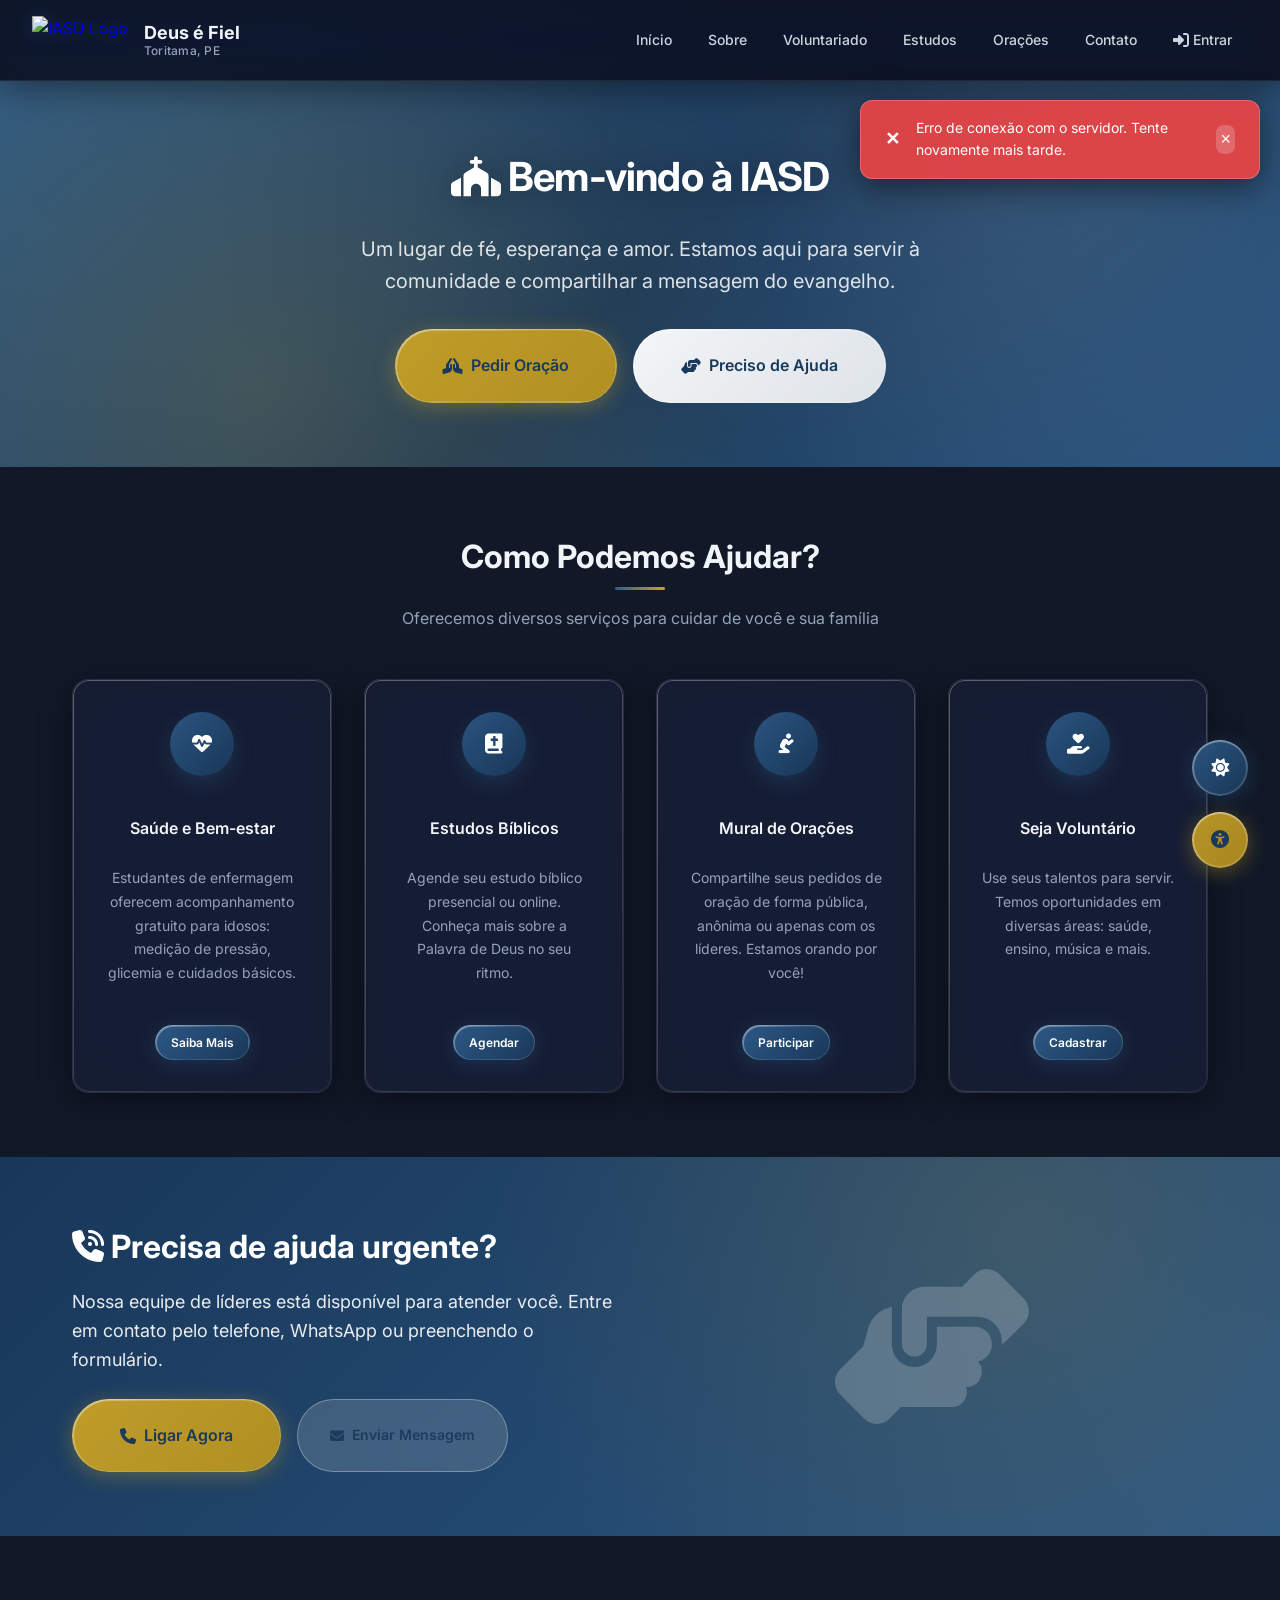
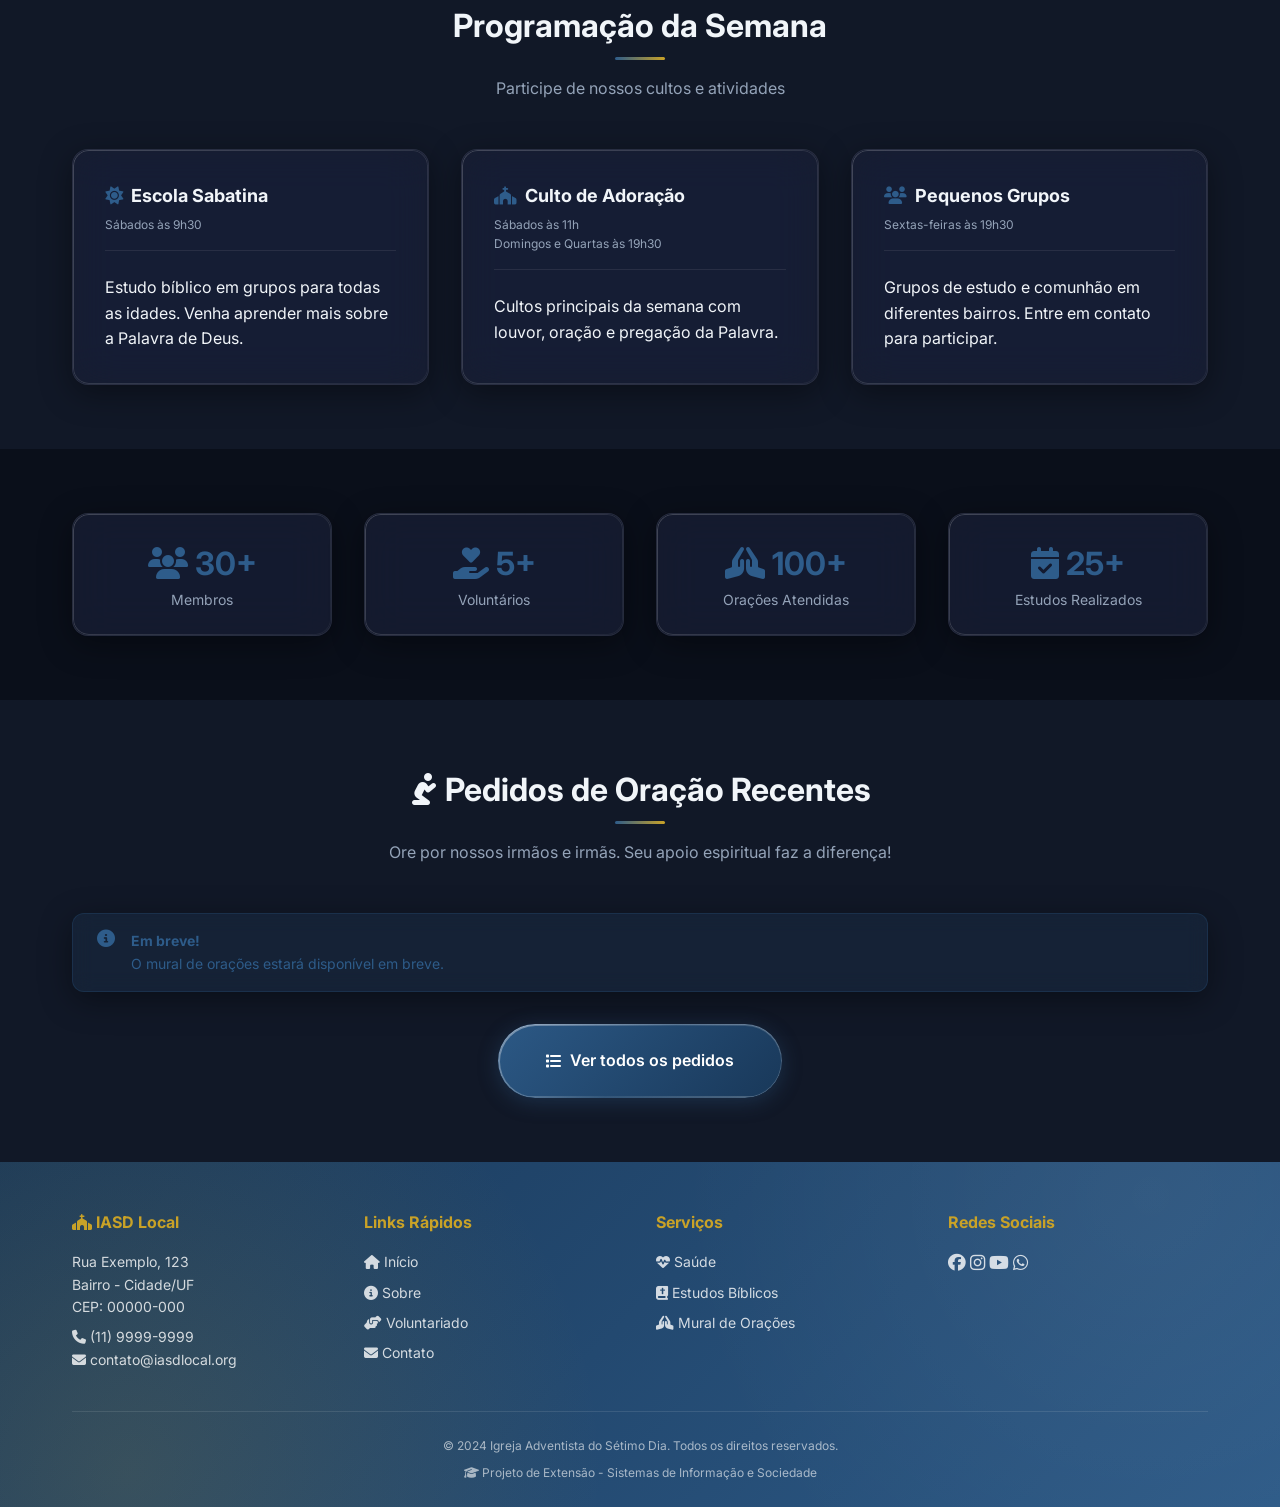
==== index.html @ 7fea914c "atualização do logo e favicon para o padrão da IASD, além de ajustes no layout para melhor responsiv" ====
<!DOCTYPE html>
<html lang="pt-BR">
<head>
    <meta charset="UTF-8">
    <meta name="viewport" content="width=device-width, initial-scale=1.0">
    <meta name="description" content="Igreja Adventista do Sétimo Dia - Projeto de Extensão Universitária. Serviço à comunidade, voluntariado, estudos bíblicos e mural de orações.">
    <title>IASD - Boas Vindas | Igreja Adventista do Sétimo Dia</title>
    
    <!-- Favicon -->
    <link rel="icon" type="image/png" href="https://static.wikia.nocookie.net/logopedia/images/7/72/IASD_%281997%29.png">
    
    <!-- Google Fonts -->
    <link rel="preconnect" href="https://fonts.googleapis.com">
    <link rel="preconnect" href="https://fonts.gstatic.com" crossorigin>
    <link href="https://fonts.googleapis.com/css2?family=Inter:wght@400;500;600;700&display=swap" rel="stylesheet">
    
    <!-- CSS -->
    <link rel="stylesheet" href="css/style.css">
    <link rel="stylesheet" href="css/components.css">
    
    <!-- Font Awesome -->
    <link rel="stylesheet" href="https://cdnjs.cloudflare.com/ajax/libs/font-awesome/6.4.0/css/all.min.css">
    
    <!-- Supabase -->
    <script src="https://cdn.jsdelivr.net/npm/@supabase/supabase-js@2/dist/umd/supabase.min.js"></script>
</head>
<body>
    <!-- BOTÕES FLUTUANTES -->
    <div class="floating-buttons">
        <button class="floating-btn theme-toggle" id="themeToggle" onclick="toggleThemeManual()" data-tooltip="Alternar Tema">
            <i class="fas fa-moon"></i>
            <i class="fas fa-sun"></i>
        </button>
        <button class="floating-btn accessibility-toggle" id="accessibilityToggle" onclick="toggleAccessibility()" data-tooltip="Modo Acessibilidade">
            <i class="fas fa-universal-access"></i>
        </button>
    </div>

    <!-- NAVEGAÇÃO -->
    <nav class="navbar" role="navigation" aria-label="Navegação principal">
        <div class="navbar-container">
            <a href="index.html" class="navbar-brand">
                <img src="https://downloads.adventistas.org/pt/wp-content/themes/pa-theme-sedes/assets/sedes/pt/default.svg" alt="IASD Logo" class="navbar-logo" style="height: 48px; width: auto;">
                <div class="navbar-title">Deus é Fiel<span>Toritama, PE</span></div>
            </a>
            
            <button class="navbar-toggle" onclick="toggleMenu()"><i class="fas fa-bars"></i></button>
            
            <ul class="navbar-nav" id="navbarNav">
                <li><a href="index.html" class="nav-link">Início</a></li>
                <li><a href="sobre.html" class="nav-link">Sobre</a></li>
                <li><a href="voluntariado.html" class="nav-link">Voluntariado</a></li>
                <li><a href="agendamento.html" class="nav-link">Estudos</a></li>
                <li><a href="oracoes.html" class="nav-link">Orações</a></li>
                <li><a href="contato.html" class="nav-link">Contato</a></li>
                <li id="nav-login"><a href="login.html" class="nav-link"><i class="fas fa-sign-in-alt"></i> Entrar</a></li>
                <li id="nav-user" style="display: none;">
                    <a href="#" class="nav-link" onclick="signOut()"><i class="fas fa-sign-out-alt"></i> Sair</a>
                </li>
            </ul>
        </div>
    </nav>

    <!-- HERO SECTION -->
    <header class="hero">
        <div class="hero-content">
            <h1 class="hero-title">
                <i class="fas fa-church"></i>
                Bem-vindo à IASD
            </h1>
            <p class="hero-subtitle">
                Um lugar de fé, esperança e amor. Estamos aqui para servir à comunidade 
                e compartilhar a mensagem do evangelho.
            </p>
            
            <!-- BOTÕES DE AÇÃO RÁPIDA -->
            <div class="hero-actions">
                <a href="oracoes.html#novo-pedido" class="btn btn-accent btn-lg">
                    <i class="fas fa-praying-hands"></i>
                    Pedir Oração
                </a>
                <a href="contato.html#ajuda" class="btn btn-lg" style="background: linear-gradient(135deg, rgba(255,255,255,0.95), rgba(255,255,255,0.85)); color: var(--iasd-secondary);">
                    <i class="fas fa-hands-helping"></i>
                    Preciso de Ajuda
                </a>
            </div>
        </div>
    </header>

    <!-- SEÇÃO DE RECURSOS -->
    <section class="section section-alt">
        <div class="container">
            <div class="section-header">
                <h2 class="section-title">Como Podemos Ajudar?</h2>
                <p class="section-subtitle">
                    Oferecemos diversos serviços para cuidar de você e sua família
                </p>
            </div>
            
            <div class="grid grid-4">
                <!-- Card 1: Voluntariado de Saúde -->
                <div class="feature-card">
                    <div class="feature-icon">
                        <i class="fas fa-heartbeat"></i>
                    </div>
                    <h3 class="feature-title">Saúde e Bem-estar</h3>
                    <p class="feature-description">
                        Estudantes de enfermagem oferecem acompanhamento gratuito 
                        para idosos: medição de pressão, glicemia e cuidados básicos.
                    </p>
                    <a href="voluntariado.html#saude" class="btn btn-primary btn-sm">
                        Saiba Mais
                    </a>
                </div>
                
                <!-- Card 2: Estudos Bíblicos -->
                <div class="feature-card">
                    <div class="feature-icon">
                        <i class="fas fa-book-bible"></i>
                    </div>
                    <h3 class="feature-title">Estudos Bíblicos</h3>
                    <p class="feature-description">
                        Agende seu estudo bíblico presencial ou online. 
                        Conheça mais sobre a Palavra de Deus no seu ritmo.
                    </p>
                    <a href="agendamento.html" class="btn btn-primary btn-sm">
                        Agendar
                    </a>
                </div>
                
                <!-- Card 3: Mural de Orações -->
                <div class="feature-card">
                    <div class="feature-icon">
                        <i class="fas fa-pray"></i>
                    </div>
                    <h3 class="feature-title">Mural de Orações</h3>
                    <p class="feature-description">
                        Compartilhe seus pedidos de oração de forma pública, 
                        anônima ou apenas com os líderes. Estamos orando por você!
                    </p>
                    <a href="oracoes.html" class="btn btn-primary btn-sm">
                        Participar
                    </a>
                </div>
                
                <!-- Card 4: Voluntariado -->
                <div class="feature-card">
                    <div class="feature-icon">
                        <i class="fas fa-hand-holding-heart"></i>
                    </div>
                    <h3 class="feature-title">Seja Voluntário</h3>
                    <p class="feature-description">
                        Use seus talentos para servir. Temos oportunidades 
                        em diversas áreas: saúde, ensino, música e mais.
                    </p>
                    <a href="voluntariado.html#cadastro" class="btn btn-primary btn-sm">
                        Cadastrar
                    </a>
                </div>
            </div>
        </div>
    </section>

    <!-- SEÇÃO DE DESTAQUE: AJUDA RÁPIDA -->
    <section class="section" style="background: linear-gradient(135deg, rgba(var(--iasd-secondary-rgb), 0.95) 0%, rgba(var(--iasd-primary-rgb), 0.95) 100%); position: relative; overflow: hidden;">
        <div style="position: absolute; inset: 0; background: radial-gradient(circle at 80% 20%, rgba(var(--iasd-accent-rgb), 0.15) 0%, transparent 50%);"></div>
        <div class="container" style="position: relative; z-index: 1;">
            <div class="grid grid-2" style="align-items: center;">
                <div>
                    <h2 style="color: white; font-size: var(--font-size-3xl); margin-bottom: var(--spacing-md);">
                        <i class="fas fa-phone-volume"></i>
                        Precisa de ajuda urgente?
                    </h2>
                    <p style="color: rgba(255,255,255,0.9); font-size: var(--font-size-lg); margin-bottom: var(--spacing-lg);">
                        Nossa equipe de líderes está disponível para atender você. 
                        Entre em contato pelo telefone, WhatsApp ou preenchendo o formulário.
                    </p>
                    <div style="display: flex; flex-wrap: wrap; gap: var(--spacing-md);">
                        <a href="tel:+5511999999999" class="btn btn-accent btn-lg">
                            <i class="fas fa-phone"></i>
                            Ligar Agora
                        </a>
                        <a href="contato.html" class="glass-btn btn-lg" style="color: rgba(var(--iasd-secondary-rgb), 0.95); border-color: rgba(255,255,255,0.3);">
                            <i class="fas fa-envelope"></i>
                            Enviar Mensagem
                        </a>
                    </div>
                </div>
                <div class="text-center">
                    <i class="fas fa-hands-helping" style="font-size: 10rem; opacity: 0.2; color: white;"></i>
                </div>
            </div>
        </div>
    </section>

    <!-- SEÇÃO: PRÓXIMOS EVENTOS -->
    <section class="section section-alt">
        <div class="container">
            <div class="section-header">
                <h2 class="section-title">Programação da Semana</h2>
                <p class="section-subtitle">
                    Participe de nossos cultos e atividades
                </p>
            </div>
            
            <div class="grid grid-3">
                <div class="card">
                    <div class="card-header">
                        <h3 class="card-title">
                            <i class="fas fa-sun text-primary"></i>
                            Escola Sabatina
                        </h3>
                        <p class="card-subtitle">Sábados às 9h30</p>
                    </div>
                    <p>Estudo bíblico em grupos para todas as idades. Venha aprender mais sobre a Palavra de Deus.</p>
                </div>
                
                <div class="card">
                    <div class="card-header">
                        <h3 class="card-title">
                            <i class="fas fa-church text-primary"></i>
                            Culto de Adoração
                        </h3>
                        <p class="card-subtitle">Sábados às 11h <br>Domingos e Quartas às 19h30</p>
                    </div>
                    <p>Cultos principais da semana com louvor, oração e pregação da Palavra.</p>
                </div>
                
                <div class="card">
                    <div class="card-header">
                        <h3 class="card-title">
                            <i class="fas fa-users text-primary"></i>
                            Pequenos Grupos
                        </h3>
                        <p class="card-subtitle">Sextas-feiras às 19h30</p>
                    </div>
                    <p>Grupos de estudo e comunhão em diferentes bairros. Entre em contato para participar.</p>
                </div>
            </div>
        </div>
    </section>

    <!-- SEÇÃO: ESTATÍSTICAS -->
    <section class="section">
        <div class="container">
            <div class="grid grid-4 text-center">
                <div class="card" style="padding: var(--spacing-lg);">
                    <div style="font-size: var(--font-size-3xl); color: var(--iasd-primary); font-weight: 700;">
                        <i class="fas fa-users"></i> 30+
                    </div>
                    <p style="color: var(--iasd-text-light); font-size: var(--font-size-sm);">Membros</p>
                </div>
                <div class="card" style="padding: var(--spacing-lg);">
                    <div style="font-size: var(--font-size-3xl); color: var(--iasd-primary); font-weight: 700;">
                        <i class="fas fa-hand-holding-heart"></i> 5+
                    </div>
                    <p style="color: var(--iasd-text-light); font-size: var(--font-size-sm);">Voluntários</p>
                </div>
                <div class="card" style="padding: var(--spacing-lg);">
                    <div style="font-size: var(--font-size-3xl); color: var(--iasd-primary); font-weight: 700;">
                        <i class="fas fa-praying-hands"></i> 100+
                    </div>
                    <p style="color: var(--iasd-text-light); font-size: var(--font-size-sm);">Orações Atendidas</p>
                </div>
                <div class="card" style="padding: var(--spacing-lg);">
                    <div style="font-size: var(--font-size-3xl); color: var(--iasd-primary); font-weight: 700;">
                        <i class="fas fa-calendar-check"></i> 25+
                    </div>
                    <p style="color: var(--iasd-text-light); font-size: var(--font-size-sm);">Estudos Realizados</p>
                </div>
            </div>
        </div>
    </section>

    <!-- SEÇÃO: PEDIDOS DE ORAÇÃO RECENTES -->
    <section class="section section-alt">
        <div class="container">
            <div class="section-header">
                <h2 class="section-title">
                    <i class="fas fa-pray"></i>
                    Pedidos de Oração Recentes
                </h2>
                <p class="section-subtitle">
                    Ore por nossos irmãos e irmãs. Seu apoio espiritual faz a diferença!
                </p>
            </div>
            
            <div id="pedidos-recentes">
                <div class="spinner-container">
                    <div class="spinner"></div>
                    <p class="spinner-text">Carregando pedidos...</p>
                </div>
            </div>
            
            <div class="text-center mt-xl">
                <a href="oracoes.html" class="btn btn-primary btn-lg">
                    <i class="fas fa-list"></i>
                    Ver todos os pedidos
                </a>
            </div>
        </div>
    </section>

    <!-- FOOTER -->
    <footer class="footer">
        <div class="container">
            <div class="footer-content">
                <div class="footer-section">
                    <h4>
                        <i class="fas fa-church"></i>
                        IASD Local
                    </h4>
                    <p>
                        Rua Exemplo, 123<br>
                        Bairro - Cidade/UF<br>
                        CEP: 00000-000
                    </p>
                    <p>
                        <i class="fas fa-phone"></i> (11) 9999-9999<br>
                        <i class="fas fa-envelope"></i> contato@iasdlocal.org
                    </p>
                </div>
                
                <div class="footer-section">
                    <h4>Links Rápidos</h4>
                    <p><a href="index.html"><i class="fas fa-home"></i> Início</a></p>
                    <p><a href="sobre.html"><i class="fas fa-info-circle"></i> Sobre</a></p>
                    <p><a href="voluntariado.html"><i class="fas fa-hands-helping"></i> Voluntariado</a></p>
                    <p><a href="contato.html"><i class="fas fa-envelope"></i> Contato</a></p>
                </div>
                
                <div class="footer-section">
                    <h4>Serviços</h4>
                    <p><a href="voluntariado.html#saude"><i class="fas fa-heartbeat"></i> Saúde</a></p>
                    <p><a href="agendamento.html"><i class="fas fa-book-bible"></i> Estudos Bíblicos</a></p>
                    <p><a href="oracoes.html"><i class="fas fa-praying-hands"></i> Mural de Orações</a></p>
                </div>
                
                <div class="footer-section">
                    <h4>Redes Sociais</h4>
                    <p>
                        <a href="#" aria-label="Facebook"><i class="fab fa-facebook fa-lg"></i></a>
                        <a href="#" aria-label="Instagram"><i class="fab fa-instagram fa-lg"></i></a>
                        <a href="#" aria-label="YouTube"><i class="fab fa-youtube fa-lg"></i></a>
                        <a href="#" aria-label="WhatsApp"><i class="fab fa-whatsapp fa-lg"></i></a>
                    </p>
                </div>
            </div>
            
            <div class="footer-bottom">
                <p>
                    &copy; 2024 Igreja Adventista do Sétimo Dia. Todos os direitos reservados.
                </p>
                <p style="margin-top: var(--spacing-sm);">
                    <i class="fas fa-graduation-cap"></i>
                    Projeto de Extensão - Sistemas de Informação e Sociedade
                </p>
            </div>
        </div>
    </footer>

    <!-- SCRIPTS -->
    <script src="js/supabase-client.js"></script>
    <script>
        // ============================================================
        // MODO NOTURNO AUTOMÁTICO - RECIFE, PE
        // ============================================================
        
        const RECIFE_LAT = -8.0476;
        
        function getSunTimes(date = new Date()) {
            const dayOfYear = Math.floor((date - new Date(date.getFullYear(), 0, 0)) / 1000 / 60 / 60 / 24);
            const declination = 23.45 * Math.sin((360 * (284 + dayOfYear) / 365) * Math.PI / 180);
            const hourAngle = Math.acos(-Math.tan(RECIFE_LAT * Math.PI / 180) * Math.tan(declination * Math.PI / 180));
            const sunriseUTC = 12 - (hourAngle * 180 / Math.PI) / 15;
            const sunsetUTC = 12 + (hourAngle * 180 / Math.PI) / 15;
            
            const sunrise = new Date(date);
            sunrise.setHours(sunriseUTC - 3, 0, 0, 0);
            
            const sunset = new Date(date);
            sunset.setHours(sunsetUTC - 3, 0, 0, 0);
            
            return { sunrise, sunset };
        }
        
        function isNightInRecife() {
            const now = new Date();
            const { sunrise, sunset } = getSunTimes(now);
            const sunriseMargin = new Date(sunrise.getTime() - 30 * 60000);
            const sunsetMargin = new Date(sunset.getTime() + 30 * 60000);
            return now < sunriseMargin || now > sunsetMargin;
        }
        
        function applyTheme(theme) {
            if (theme === 'dark') {
                document.documentElement.setAttribute('data-theme', 'dark');
            } else {
                document.documentElement.removeAttribute('data-theme');
            }
        }
        
        function checkAutoTheme() {
            const savedTheme = localStorage.getItem('theme');
            const manualOverride = localStorage.getItem('themeManualOverride');
            
            if (!manualOverride || manualOverride === 'false') {
                applyTheme(isNightInRecife() ? 'dark' : 'light');
            } else {
                applyTheme(savedTheme);
            }
        }
        
        function toggleThemeManual() {
            const currentTheme = document.documentElement.getAttribute('data-theme');
            const newTheme = currentTheme === 'dark' ? 'light' : 'dark';
            applyTheme(newTheme);
            localStorage.setItem('theme', newTheme);
            localStorage.setItem('themeManualOverride', 'true');
            showNotification(`Tema ${newTheme === 'dark' ? 'escuro' : 'claro'} ativado`, 'info');
        }
        
        // ============================================================
        // MODO ACESSIBILIDADE
        // ============================================================
        
        function toggleAccessibility() {
            const body = document.body;
            const btn = document.getElementById('accessibilityToggle');
            const isEnabled = body.classList.toggle('accessibility-mode');
            
            localStorage.setItem('accessibilityMode', isEnabled ? 'enabled' : 'disabled');
            
            if (isEnabled) {
                btn.classList.add('active');
                btn.setAttribute('data-tooltip', 'Desativar Acessibilidade');
                showNotification('Modo de acessibilidade ativado!', 'success');
            } else {
                btn.classList.remove('active');
                btn.setAttribute('data-tooltip', 'Ativar Acessibilidade');
                showNotification('Modo de acessibilidade desativado.', 'info');
            }
        }
        
        // ============================================================
        // UTILITÁRIOS
        // ============================================================
        
        function toggleMenu() {
            const nav = document.getElementById('navbarNav');
            nav.classList.toggle('active');
        }
        
        // ============================================================
        // INICIALIZAÇÃO
        // ============================================================
        
        document.addEventListener('DOMContentLoaded', () => {
            // Tema
            checkAutoTheme();
            setInterval(checkAutoTheme, 60000);
            
            // Acessibilidade
            if (localStorage.getItem('accessibilityMode') === 'enabled') {
                document.body.classList.add('accessibility-mode');
                document.getElementById('accessibilityToggle')?.classList.add('active');
            }
            
            // Carregar pedidos
            carregarPedidosRecentes();
            
            // Verificar autenticação
            checkAuth();
        });
        
        // ============================================================
        // AUTENTICAÇÃO
        // ============================================================
        
        async function checkAuth() {
            const user = await getCurrentUser();
            const loginLink = document.getElementById('nav-login');
            const userLink = document.getElementById('nav-user');
            
            if (user && loginLink && userLink) {
                loginLink.style.display = 'none';
                userLink.style.display = 'block';
            }
        }
        
        // ============================================================
        // PEDIDOS DE ORAÇÃO
        // ============================================================
        
        async function carregarPedidosRecentes() {
            const container = document.getElementById('pedidos-recentes');
            
            try {
                const resultado = await getPedidosOracaoPublicos();
                
                if (!resultado.success) {
                    container.innerHTML = `
                        <div class="alert alert-info">
                            <i class="fas fa-info-circle alert-icon"></i>
                            <div>
                                <strong>Em breve!</strong><br>
                                O mural de orações estará disponível em breve.
                            </div>
                        </div>
                    `;
                    return;
                }
                
                const pedidos = resultado.data || [];
                
                if (pedidos.length === 0) {
                    container.innerHTML = `
                        <div class="empty-state">
                            <div class="empty-state-icon">🙏</div>
                            <h3 class="empty-state-title">Nenhum pedido ainda</h3>
                            <p class="empty-state-description">
                                Seja o primeiro a compartilhar um pedido de oração!
                            </p>
                            <a href="oracoes.html#novo-pedido" class="btn btn-primary">
                                Fazer Pedido
                            </a>
                        </div>
                    `;
                    return;
                }
                
                const pedidosRecentes = pedidos.slice(0, 3);
                
                container.innerHTML = pedidosRecentes.map(pedido => `
                    <div class="oracao-card ${pedido.nivel_privacidade}">
                        <div class="oracao-header">
                            <h3 class="oracao-titulo">${pedido.titulo}</h3>
                            <div class="oracao-meta">
                                <span class="badge badge-primary">${pedido.categoria}</span>
                                <span class="oracao-autor">
                                    <i class="fas fa-user"></i>
                                    ${pedido.nome_exibicao || (pedido.perfis?.nome_completo || 'Membro')}
                                </span>
                                <span class="oracao-data">
                                    <i class="fas fa-calendar"></i>
                                    ${formatarData(pedido.created_at)}
                                </span>
                            </div>
                        </div>
                        <p class="oracao-conteudo">${truncarTexto(pedido.conteudo, 150)}</p>
                        <div class="oracao-footer">
                            <div class="oracao-contador">
                                <i class="fas fa-pray"></i>
                                <strong>${pedido.contador_oracoes || 0}</strong>
                                ${pedido.contador_oracoes === 1 ? 'pessoa orando' : 'pessoas orando'}
                            </div>
                            <a href="oracoes.html" class="btn btn-primary btn-sm">
                                <i class="fas fa-hands"></i>
                                Eu Vou Orar
                            </a>
                        </div>
                    </div>
                `).join('');
                
            } catch (error) {
                console.error('Erro ao carregar pedidos:', error);
                container.innerHTML = `
                    <div class="alert alert-info">
                        <i class="fas fa-info-circle alert-icon"></i>
                        <div>
                            <strong>Mural em manutenção</strong><br>
                            Estamos preparando o mural de orações para você.
                        </div>
                    </div>
                `;
            }
        }
    </script>
</body>
</html>
---- css/style.css ----
/* ============================================================
   IASD - DESIGN SYSTEM – PROJETO DE EXTENSAO
   Desenvolvido por Sammy, 2026
   ============================================================ */

/* ============================================================
   1. VARIÁVEIS CSS - TEMA CLARO (PADRÃO)
   ============================================================ */

:root {
    /* Cores IASD Base */
    --iasd-primary: #2E5C8A;
    --iasd-primary-rgb: 46, 92, 138;
    --iasd-secondary: #1A3A5C;
    --iasd-secondary-rgb: 26, 58, 92;
    --iasd-accent: #C9A227;
    --iasd-accent-rgb: 201, 162, 39;
    
    /* Cores de Status */
    --color-success: #10B981;
    --color-success-rgb: 16, 185, 129;
    --color-warning: #F59E0B;
    --color-warning-rgb: 245, 158, 11;
    --color-danger: #EF4444;
    --color-danger-rgb: 239, 68, 68;
    --color-info: #3B82F6;
    
    /* TEMA CLARO - Backgrounds */
    --bg-primary: #F0F4F8;
    --bg-secondary: #E8EEF4;
    --bg-tertiary: #FFFFFF;
    --bg-card: rgba(255, 255, 255, 0.65);
    --bg-glass: rgba(255, 255, 255, 0.25);
    --bg-glass-strong: rgba(255, 255, 255, 0.45);
    
    /* TEMA CLARO - Textos */
    --text-primary: #0F172A;
    --text-secondary: #334155;
    --text-muted: #64748B;
    --text-inverse: #FFFFFF;
    
    /* TEMA CLARO - Bordas */
    --border-light: rgba(255, 255, 255, 0.5);
    --border-medium: rgba(255, 255, 255, 0.3);
    --border-glow: rgba(46, 92, 138, 0.15);
    
    /* Glassmorphism */
    --glass-blur: 20px;
    --glass-saturation: 180%;
    --glass-shadow: 0 8px 32px rgba(0, 0, 0, 0.1);
    --glass-shadow-strong: 0 8px 32px rgba(0, 0, 0, 0.15);
    
    /* Tipografia */
    --font-base: 'Inter', -apple-system, BlinkMacSystemFont, 'Segoe UI', sans-serif;
    --font-size-xs: 0.75rem;
    --font-size-sm: 0.875rem;
    --font-size-base: 1rem;
    --font-size-lg: 1.125rem;
    --font-size-xl: 1.25rem;
    --font-size-2xl: 1.5rem;
    --font-size-3xl: 2rem;
    --font-size-4xl: 2.5rem;
    
    /* Espaçamento */
    --spacing-xs: 0.25rem;
    --spacing-sm: 0.5rem;
    --spacing-md: 1rem;
    --spacing-lg: 1.5rem;
    --spacing-xl: 2rem;
    --spacing-2xl: 3rem;
    --spacing-3xl: 4rem;
    
    /* Bordas */
    --radius-sm: 8px;
    --radius-md: 12px;
    --radius-lg: 16px;
    --radius-xl: 24px;
    --radius-full: 9999px;
    
    /* Transições */
    --transition-fast: 0.15s cubic-bezier(0.4, 0, 0.2, 1);
    --transition-normal: 0.3s cubic-bezier(0.4, 0, 0.2, 1);
    --transition-slow: 0.5s cubic-bezier(0.4, 0, 0.2, 1);
    
    /* Z-index */
    --z-navbar: 100;
    --z-modal: 200;
    --z-toast: 300;
    --z-floating: 400;

    /* Alias */
    --iasd-text-light: #64748B;
}

[data-theme="dark"] {
    --iasd-text-light: #94A3B8;
}

/* ============================================================
   2. TEMA ESCURO (MODO NOTURNO)
   ============================================================ */

[data-theme="dark"] {
    /* TEMA ESCURO - Backgrounds */
    --bg-primary: #0A0F1A;
    --bg-secondary: #111827;
    --bg-tertiary: #1A2035;
    --bg-card: rgba(26, 32, 53, 0.7);
    --bg-glass: rgba(26, 32, 53, 0.4);
    --bg-glass-strong: rgba(26, 32, 53, 0.6);
    
    /* TEMA ESCURO - Textos */
    --text-primary: #F1F5F9;
    --text-secondary: #CBD5E1;
    --text-muted: #94A3B8;
    --text-inverse: #0F172A;
    
    /* TEMA ESCURO - Bordas */
    --border-light: rgba(255, 255, 255, 0.08);
    --border-medium: rgba(255, 255, 255, 0.05);
    --border-glow: rgba(46, 92, 138, 0.3);
    
    /* Glassmorphism Dark */
    --glass-shadow: 0 8px 32px rgba(0, 0, 0, 0.4);
    --glass-shadow-strong: 0 8px 32px rgba(0, 0, 0, 0.5);
}

/* ============================================================
   3. MODO ACESSIBILIDADE
   ============================================================ */

body.accessibility-mode {
    --font-size-xs: 1rem;
    --font-size-sm: 1.125rem;
    --font-size-base: 1.25rem;
    --font-size-lg: 1.5rem;
    --font-size-xl: 1.875rem;
    --font-size-2xl: 2.25rem;
    --font-size-3xl: 3rem;
    --font-size-4xl: 3.75rem;
    
    --spacing-xs: 0.5rem;
    --spacing-sm: 0.75rem;
    --spacing-md: 1.25rem;
    --spacing-lg: 2rem;
    --spacing-xl: 2.5rem;
    --spacing-2xl: 3.5rem;
    --spacing-3xl: 5rem;
}

/* ============================================================
   4. RESET E BASE
   ============================================================ */

*, *::before, *::after {
    box-sizing: border-box;
    margin: 0;
    padding: 0;
}

html {
    font-size: 16px;
    scroll-behavior: smooth;
}

body {
    font-family: var(--font-base);
    font-size: var(--font-size-base);
    line-height: 1.6;
    color: var(--text-primary);
    background: var(--bg-primary);
    min-height: 100vh;
    transition: background-color var(--transition-slow), color var(--transition-slow);
    overflow-x: hidden;
}

/* Background gradiente sutil */
body::before {
    content: '';
    position: fixed;
    inset: 0;
    background: 
        radial-gradient(ellipse at 10% 20%, rgba(var(--iasd-primary-rgb), 0.08) 0%, transparent 50%),
        radial-gradient(ellipse at 90% 80%, rgba(var(--iasd-accent-rgb), 0.05) 0%, transparent 50%);
    pointer-events: none;
    z-index: -1;
}

a {
    text-decoration: none;
}

/* ============================================================
   5. BOTÕES FLUTUANTES (ACESSIBILIDADE + TEMA)
   ============================================================ */

.floating-buttons {
    position: fixed;
    bottom: 2rem;
    right: 2rem;
    display: flex;
    flex-direction: column;
    gap: var(--spacing-md);
    z-index: var(--z-floating);
}

.floating-btn {
    width: 56px;
    height: 56px;
    border-radius: var(--radius-full);
    border: none;
    cursor: pointer;
    display: flex;
    align-items: center;
    justify-content: center;
    font-size: var(--font-size-lg);
    transition: all var(--transition-normal);
    position: relative;
    backdrop-filter: blur(var(--glass-blur));
    -webkit-backdrop-filter: blur(var(--glass-blur));
}

.floating-btn::before {
    content: '';
    position: absolute;
    inset: 0;
    border-radius: var(--radius-full);
    padding: 2px;
    background: linear-gradient(135deg, rgba(255,255,255,0.4), rgba(255,255,255,0.1));
    -webkit-mask: linear-gradient(#fff 0 0) content-box, linear-gradient(#fff 0 0);
    mask: linear-gradient(#fff 0 0) content-box, linear-gradient(#fff 0 0);
    -webkit-mask-composite: xor;
    mask-composite: exclude;
}

.floating-btn:hover {
    transform: translateY(-4px) scale(1.05);
}

.floating-btn:active {
    transform: translateY(-2px) scale(0.98);
}

/* Botão de Tema */
.theme-toggle {
    background: linear-gradient(135deg, 
        rgba(var(--iasd-primary-rgb), 0.9), 
        rgba(var(--iasd-secondary-rgb), 0.9));
    color: white;
    box-shadow: 0 4px 20px rgba(var(--iasd-primary-rgb), 0.4),
                inset 0 1px 0 rgba(255,255,255,0.2);
}

.theme-toggle:hover {
    box-shadow: 0 6px 30px rgba(var(--iasd-primary-rgb), 0.5),
                inset 0 1px 0 rgba(255,255,255,0.3);
}

.theme-toggle .fa-sun {
    display: none;
}

[data-theme="dark"] .theme-toggle .fa-moon {
    display: none;
}

[data-theme="dark"] .theme-toggle .fa-sun {
    display: block;
}

/* Botão de Acessibilidade */
.accessibility-toggle {
    background: linear-gradient(135deg, 
        rgba(var(--iasd-accent-rgb), 0.9), 
        rgba(184, 148, 31, 0.9));
    color: var(--iasd-secondary);
    box-shadow: 0 4px 20px rgba(var(--iasd-accent-rgb), 0.4),
                inset 0 1px 0 rgba(255,255,255,0.3);
}

.accessibility-toggle:hover {
    box-shadow: 0 6px 30px rgba(var(--iasd-accent-rgb), 0.5),
                inset 0 1px 0 rgba(255,255,255,0.4);
}

.accessibility-toggle.active {
    background: linear-gradient(135deg, #10B981, #059669);
    color: white;
}

/* Tooltip */
.floating-btn::after {
    content: attr(data-tooltip);
    position: absolute;
    right: calc(100% + 12px);
    top: 50%;
    transform: translateY(-50%) translateX(10px);
    padding: var(--spacing-sm) var(--spacing-md);
    background: var(--bg-glass-strong);
    backdrop-filter: blur(var(--glass-blur));
    color: var(--text-primary);
    font-size: var(--font-size-xs);
    font-weight: 500;
    white-space: nowrap;
    border-radius: var(--radius-md);
    border: 1px solid var(--border-light);
    opacity: 0;
    visibility: hidden;
    transition: all var(--transition-fast);
    box-shadow: var(--glass-shadow);
}

.floating-btn:hover::after {
    opacity: 1;
    visibility: visible;
    transform: translateY(-50%) translateX(0);
}

/* ============================================================
   6. NAVEGAÇÃO GLASSMORPHISM
   ============================================================ */

.navbar {
    position: sticky;
    top: 0;
    z-index: var(--z-navbar);
    background: var(--bg-glass);
    backdrop-filter: blur(var(--glass-blur)) saturate(var(--glass-saturation));
    -webkit-backdrop-filter: blur(var(--glass-blur)) saturate(var(--glass-saturation));
    border-bottom: 1px solid var(--border-light);
    box-shadow: var(--glass-shadow);
    transition: all var(--transition-normal);
}

.navbar-container {
    display: flex;
    align-items: center;
    justify-content: space-between;
    padding: var(--spacing-md) var(--spacing-xl);
    max-width: 1400px;
    margin: 0 auto;
}

.navbar-brand {
    display: flex;
    align-items: center;
    gap: var(--spacing-md);
    text-decoration: none;
}

.navbar-logo {
    height: 48px;
    width: auto;
    filter: drop-shadow(0 2px 8px rgba(var(--iasd-primary-rgb), 0.3));
    transition: transform var(--transition-fast);
}

.navbar-brand:hover .navbar-logo {
    transform: scale(1.05);
}

.navbar-title {
    font-size: var(--font-size-lg);
    font-weight: 700;
    color: var(--text-primary);
    line-height: 1.2;
}

.navbar-title span {
    display: block;
    font-size: var(--font-size-xs);
    font-weight: 500;
    color: var(--text-muted);
    letter-spacing: 0.02em;
}

.navbar-nav {
    display: flex;
    align-items: center;
    gap: var(--spacing-xs);
    list-style: none;
}

.nav-link {
    display: flex;
    align-items: center;
    gap: var(--spacing-xs);
    padding: var(--spacing-sm) var(--spacing-md);
    font-size: var(--font-size-sm);
    font-weight: 500;
    color: var(--text-secondary);
    border-radius: var(--radius-full);
    transition: all var(--transition-fast);
    position: relative;
    overflow: hidden;
}

.nav-link::before {
    content: '';
    position: absolute;
    inset: 0;
    background: linear-gradient(135deg, 
        rgba(var(--iasd-primary-rgb), 0.1), 
        rgba(var(--iasd-primary-rgb), 0.05));
    opacity: 0;
    transition: opacity var(--transition-fast);
    border-radius: var(--radius-full);
}

.nav-link:hover,
.nav-link.active {
    color: var(--iasd-primary);
}

.nav-link:hover::before,
.nav-link.active::before {
    opacity: 1;
}

.nav-link i {
    font-size: var(--font-size-base);
}

/* Menu Mobile */
.navbar-toggle {
    display: none;
    width: 44px;
    height: 44px;
    background: var(--bg-glass-strong);
    border: 1px solid var(--border-light);
    border-radius: var(--radius-md);
    font-size: var(--font-size-lg);
    color: var(--text-primary);
    cursor: pointer;
    backdrop-filter: blur(var(--glass-blur));
    transition: all var(--transition-fast);
}

.navbar-toggle:hover {
    background: rgba(var(--iasd-primary-rgb), 0.1);
    border-color: rgba(var(--iasd-primary-rgb), 0.2);
}

@media (max-width: 992px) {
    .navbar-toggle {
        display: flex;
        align-items: center;
        justify-content: center;
    }
    
    .navbar-nav {
        position: absolute;
        top: 100%;
        left: 0;
        right: 0;
        background: var(--bg-glass-strong);
        backdrop-filter: blur(var(--glass-blur)) saturate(var(--glass-saturation));
        flex-direction: column;
        padding: var(--spacing-md);
        gap: var(--spacing-xs);
        box-shadow: var(--glass-shadow-strong);
        display: none;
        border-top: 1px solid var(--border-light);
    }
    
    .navbar-nav.active {
        display: flex;
    }
    
    .nav-link {
        width: 100%;
        padding: var(--spacing-md);
    }
}

/* ============================================================
   7. HERO SECTION GLASSMORPHISM
   ============================================================ */

.hero {
    position: relative;
    padding: var(--spacing-3xl) 0;
    text-align: center;
    overflow: hidden;
    background: linear-gradient(135deg, 
        rgba(var(--iasd-primary-rgb), 0.95) 0%, 
        rgba(var(--iasd-secondary-rgb), 0.95) 50%,
        rgba(var(--iasd-primary-rgb), 0.9) 100%);
}

.hero::before {
    content: '';
    position: absolute;
    inset: 0;
    background: 
        radial-gradient(circle at 20% 80%, rgba(var(--iasd-accent-rgb), 0.2) 0%, transparent 50%),
        radial-gradient(circle at 80% 20%, rgba(255, 255, 255, 0.1) 0%, transparent 40%);
    pointer-events: none;
}

.hero-content {
    position: relative;
    z-index: 1;
    max-width: 900px;
    margin: 0 auto;
    padding: 0 var(--spacing-lg);
}

.hero-title {
    font-size: var(--font-size-4xl);
    color: white;
    margin-bottom: var(--spacing-lg);
    text-shadow: 0 4px 30px rgba(0, 0, 0, 0.3);
    letter-spacing: -0.02em;
}

.hero-subtitle {
    font-size: var(--font-size-xl);
    color: rgba(255, 255, 255, 0.85);
    margin-bottom: var(--spacing-xl);
    max-width: 600px;
    margin-left: auto;
    margin-right: auto;
}

.hero-actions {
    display: flex;
    flex-wrap: wrap;
    justify-content: center;
    gap: var(--spacing-md);
}

/* ============================================================
   8. BOTÕES MODERNOS 2024 - GLASSMORPHISM
   ============================================================ */

.btn {
    display: inline-flex;
    align-items: center;
    justify-content: center;
    gap: var(--spacing-sm);
    padding: var(--spacing-md) var(--spacing-xl);
    font-size: var(--font-size-sm);
    font-weight: 600;
    text-decoration: none;
    border: none;
    border-radius: var(--radius-full);
    cursor: pointer;
    transition: all var(--transition-normal);
    position: relative;
    overflow: hidden;
    backdrop-filter: blur(10px);
    -webkit-backdrop-filter: blur(10px);
}

/* Efeito de brilho nos botões */
.btn::before {
    content: '';
    position: absolute;
    inset: 0;
    border-radius: var(--radius-full);
    padding: 1.5px;
    background: linear-gradient(135deg, 
        rgba(255, 255, 255, 0.5), 
        rgba(255, 255, 255, 0.1),
        rgba(255, 255, 255, 0.3));
    -webkit-mask: linear-gradient(#fff 0 0) content-box, linear-gradient(#fff 0 0);
    mask: linear-gradient(#fff 0 0) content-box, linear-gradient(#fff 0 0);
    -webkit-mask-composite: xor;
    mask-composite: exclude;
    opacity: 0.8;
}

.btn::after {
    content: '';
    position: absolute;
    top: 0;
    left: -100%;
    width: 100%;
    height: 100%;
    background: linear-gradient(90deg, 
        transparent, 
        rgba(255, 255, 255, 0.3), 
        transparent);
    transition: left 0.6s ease;
}

.btn:hover::after {
    left: 100%;
}

.btn:hover {
    transform: translateY(-3px);
}

.btn:active {
    transform: translateY(-1px);
}

/* Botão Primário */
.btn-primary {
    background: linear-gradient(135deg, 
        rgba(var(--iasd-primary-rgb), 0.95), 
        rgba(var(--iasd-secondary-rgb), 0.95));
    color: white;
    box-shadow: 
        0 4px 20px rgba(var(--iasd-primary-rgb), 0.35),
        inset 0 1px 0 rgba(255, 255, 255, 0.2);
}

.btn-primary:hover {
    box-shadow: 
        0 8px 30px rgba(var(--iasd-primary-rgb), 0.45),
        inset 0 1px 0 rgba(255, 255, 255, 0.3);
    color: white;
}

/* Botão Secundário (Glass) */
.btn-secondary {
    background: var(--bg-glass-strong);
    color: var(--text-primary);
    box-shadow: 
        var(--glass-shadow),
        inset 0 1px 0 var(--border-light);
}

.btn-secondary:hover {
    background: var(--bg-card);
    box-shadow: var(--glass-shadow-strong);
}

/* Botão Accent */
.btn-accent {
    background: linear-gradient(135deg, 
        rgba(var(--iasd-accent-rgb), 0.95), 
        rgba(184, 148, 31, 0.95));
    color: var(--iasd-secondary);
    box-shadow: 
        0 4px 20px rgba(var(--iasd-accent-rgb), 0.35),
        inset 0 1px 0 rgba(255, 255, 255, 0.3);
}

.btn-accent:hover {
    box-shadow: 
        0 8px 30px rgba(var(--iasd-accent-rgb), 0.45),
        inset 0 1px 0 rgba(255, 255, 255, 0.4);
    color: var(--iasd-secondary);
}

/* Botão Outline Glass */
.btn-outline {
    background: transparent;
    color: var(--iasd-primary);
    border: 1.5px solid rgba(var(--iasd-primary-rgb), 0.3);
}

.btn-outline::before {
    display: none;
}

.btn-outline:hover {
    background: rgba(var(--iasd-primary-rgb), 0.1);
    border-color: rgba(var(--iasd-primary-rgb), 0.5);
}

/* Tamanhos */
.btn-lg {
    padding: var(--spacing-lg) var(--spacing-2xl);
    font-size: var(--font-size-base);
}

.btn-sm {
    padding: var(--spacing-sm) var(--spacing-md);
    font-size: var(--font-size-xs);
}

/* Estado desabilitado */
.btn:disabled,
.btn.disabled {
    opacity: 0.5;
    cursor: not-allowed;
    transform: none;
}

/* ============================================================
   9. SEÇÕES
   ============================================================ */

.section {
    padding: var(--spacing-3xl) 0;
    position: relative;
}

.section-header {
    text-align: center;
    margin-bottom: var(--spacing-2xl);
}

.section-title {
    font-size: var(--font-size-3xl);
    color: var(--text-primary);
    margin-bottom: var(--spacing-sm);
    position: relative;
    display: inline-block;
}

.section-title::after {
    content: '';
    position: absolute;
    bottom: -8px;
    left: 50%;
    transform: translateX(-50%);
    width: 50px;
    height: 3px;
    background: linear-gradient(90deg, var(--iasd-primary), var(--iasd-accent));
    border-radius: var(--radius-full);
}

.section-subtitle {
    font-size: var(--font-size-base);
    color: var(--text-muted);
    max-width: 600px;
    margin: var(--spacing-md) auto 0;
}

.section-alt {
    background: var(--bg-secondary);
}

/* ============================================================
   10. CARDS GLASSMORPHISM PREMIUM
   ============================================================ */

.card {
    background: var(--bg-card);
    backdrop-filter: blur(var(--glass-blur)) saturate(var(--glass-saturation));
    -webkit-backdrop-filter: blur(var(--glass-blur)) saturate(var(--glass-saturation));
    border: 1px solid var(--border-light);
    border-radius: var(--radius-lg);
    padding: var(--spacing-xl);
    box-shadow: var(--glass-shadow);
    transition: all var(--transition-normal);
    position: relative;
    overflow: hidden;
}

/* Borda brilhante no hover */
.card::before {
    content: '';
    position: absolute;
    inset: 0;
    border-radius: var(--radius-lg);
    padding: 1px;
    background: linear-gradient(135deg, 
        rgba(255, 255, 255, 0.4), 
        rgba(255, 255, 255, 0.1));
    -webkit-mask: linear-gradient(#fff 0 0) content-box, linear-gradient(#fff 0 0);
    mask: linear-gradient(#fff 0 0) content-box, linear-gradient(#fff 0 0);
    -webkit-mask-composite: xor;
    mask-composite: exclude;
    opacity: 0.5;
    transition: opacity var(--transition-normal);
}

.card:hover {
    transform: translateY(-6px);
    box-shadow: var(--glass-shadow-strong);
}

.card:hover::before {
    opacity: 1;
}

.card-header {
    margin-bottom: var(--spacing-lg);
    padding-bottom: var(--spacing-md);
    border-bottom: 1px solid var(--border-light);
}

.card-title {
    font-size: var(--font-size-lg);
    color: var(--text-primary);
    margin-bottom: var(--spacing-xs);
}

.card-subtitle {
    font-size: var(--font-size-xs);
    color: var(--text-muted);
}

/* ============================================================
   11. FORMULÁRIOS GLASS
   ============================================================ */

.form-group {
    margin-bottom: var(--spacing-lg);
}

.form-label {
    display: block;
    font-size: var(--font-size-sm);
    font-weight: 600;
    color: var(--text-primary);
    margin-bottom: var(--spacing-sm);
}

.form-label .required {
    color: var(--color-danger);
    margin-left: 4px;
}

.form-hint {
    font-size: var(--font-size-xs);
    color: var(--text-muted);
    margin-top: var(--spacing-xs);
}

.form-input,
.form-textarea,
.form-select {
    width: 100%;
    padding: var(--spacing-md);
    font-size: var(--font-size-sm);
    font-family: inherit;
    color: var(--text-primary);
    background: var(--bg-glass);
    border: 1px solid var(--border-light);
    border-radius: var(--radius-md);
    transition: all var(--transition-fast);
    backdrop-filter: blur(5px);
}

.form-input:hover,
.form-textarea:hover,
.form-select:hover {
    background: var(--bg-glass-strong);
    border-color: rgba(var(--iasd-primary-rgb), 0.3);
}

.form-input:focus,
.form-textarea:focus,
.form-select:focus {
    background: var(--bg-tertiary);
    border-color: var(--iasd-primary);
    box-shadow: 0 0 0 3px rgba(var(--iasd-primary-rgb), 0.1);
    outline: none;
}

.form-textarea {
    min-height: 120px;
    resize: vertical;
}

.form-select {
    cursor: pointer;
    appearance: none;
    background-image: url("data:image/svg+xml,%3Csvg xmlns='http://www.w3.org/2000/svg' width='20' height='20' viewBox='0 0 24 24' fill='none' stroke='%232E5C8A' stroke-width='2' stroke-linecap='round' stroke-linejoin='round'%3E%3Cpolyline points='6 9 12 15 18 9'%3E%3C/polyline%3E%3C/svg%3E");
    background-repeat: no-repeat;
    background-position: right 0.75rem center;
    background-size: 1.25rem;
    padding-right: 2.5rem;
}

/* Checkbox e Radio */
.form-check {
    display: flex;
    align-items: flex-start;
    gap: var(--spacing-sm);
    margin-bottom: var(--spacing-md);
    cursor: pointer;
    padding: var(--spacing-sm);
    border-radius: var(--radius-md);
    transition: background var(--transition-fast);
}

.form-check:hover {
    background: var(--bg-glass);
}

.form-check-input {
    width: 18px;
    height: 18px;
    margin-top: 2px;
    cursor: pointer;
    accent-color: var(--iasd-primary);
}

.form-check-label {
    font-size: var(--font-size-sm);
    line-height: 1.5;
    color: var(--text-secondary);
}

/* ============================================================
   12. ALERTAS GLASS
   ============================================================ */

.alert {
    padding: var(--spacing-md) var(--spacing-lg);
    border-radius: var(--radius-md);
    margin-bottom: var(--spacing-lg);
    font-size: var(--font-size-sm);
    display: flex;
    align-items: flex-start;
    gap: var(--spacing-md);
    backdrop-filter: blur(10px);
    border: 1px solid;
    box-shadow: var(--glass-shadow);
}

.alert-icon {
    font-size: var(--font-size-lg);
    flex-shrink: 0;
}

.alert-success {
    background: rgba(var(--color-success-rgb), 0.15);
    border-color: rgba(var(--color-success-rgb), 0.25);
    color: #065F46;
}

[data-theme="dark"] .alert-success {
    color: #34D399;
}

.alert-warning {
    background: rgba(var(--color-warning-rgb), 0.15);
    border-color: rgba(var(--color-warning-rgb), 0.25);
    color: #92400E;
}

[data-theme="dark"] .alert-warning {
    color: #FBBF24;
}

.alert-danger {
    background: rgba(var(--color-danger-rgb), 0.15);
    border-color: rgba(var(--color-danger-rgb), 0.25);
    color: #991B1B;
}

[data-theme="dark"] .alert-danger {
    color: #F87171;
}

.alert-info {
    background: rgba(var(--iasd-primary-rgb), 0.15);
    border-color: rgba(var(--iasd-primary-rgb), 0.25);
    color: var(--iasd-primary);
}

/* ============================================================
   13. BADGES
   ============================================================ */

.badge {
    display: inline-flex;
    align-items: center;
    gap: 4px;
    padding: 0.3rem 0.7rem;
    font-size: var(--font-size-xs);
    font-weight: 600;
    border-radius: var(--radius-full);
    backdrop-filter: blur(5px);
}

.badge-primary {
    background: rgba(var(--iasd-primary-rgb), 0.15);
    color: var(--iasd-primary);
    border: 1px solid rgba(var(--iasd-primary-rgb), 0.2);
}

.badge-success {
    background: rgba(var(--color-success-rgb), 0.15);
    color: #065F46;
    border: 1px solid rgba(var(--color-success-rgb), 0.2);
}

[data-theme="dark"] .badge-success {
    color: #34D399;
}

.badge-warning {
    background: rgba(var(--color-warning-rgb), 0.15);
    color: #92400E;
    border: 1px solid rgba(var(--color-warning-rgb), 0.2);
}

[data-theme="dark"] .badge-warning {
    color: #FBBF24;
}

/* ============================================================
   14. FOOTER GLASS
   ============================================================ */

.footer {
    background: linear-gradient(135deg, 
        rgba(var(--iasd-secondary-rgb), 0.98), 
        rgba(var(--iasd-primary-rgb), 0.98));
    color: white;
    padding: var(--spacing-2xl) 0 var(--spacing-lg);
    position: relative;
    overflow: hidden;
}

.footer::before {
    content: '';
    position: absolute;
    inset: 0;
    background: 
        radial-gradient(circle at 10% 90%, rgba(var(--iasd-accent-rgb), 0.15) 0%, transparent 40%),
        radial-gradient(circle at 90% 10%, rgba(255, 255, 255, 0.05) 0%, transparent 40%);
    pointer-events: none;
}

.footer-content {
    display: grid;
    grid-template-columns: repeat(auto-fit, minmax(220px, 1fr));
    gap: var(--spacing-xl);
    margin-bottom: var(--spacing-xl);
    position: relative;
    z-index: 1;
}

.footer-section h4 {
    color: var(--iasd-accent);
    font-size: var(--font-size-base);
    margin-bottom: var(--spacing-md);
    display: flex;
    align-items: center;
    gap: var(--spacing-xs);
}

.footer-section p,
.footer-section a {
    color: rgba(255, 255, 255, 0.8);
    font-size: var(--font-size-sm);
    margin-bottom: var(--spacing-sm);
    transition: color var(--transition-fast);
}

.footer-section a:hover {
    color: var(--iasd-accent);
}

.footer-bottom {
    text-align: center;
    padding-top: var(--spacing-lg);
    border-top: 1px solid rgba(255, 255, 255, 0.1);
    font-size: var(--font-size-xs);
    color: rgba(255, 255, 255, 0.6);
    position: relative;
    z-index: 1;
}

/* ============================================================
   15. UTILITÁRIOS
   ============================================================ */

/* Espaçamento */
.mt-sm { margin-top: var(--spacing-sm); }
.mt-md { margin-top: var(--spacing-md); }
.mt-lg { margin-top: var(--spacing-lg); }
.mt-xl { margin-top: var(--spacing-xl); }

.mb-sm { margin-bottom: var(--spacing-sm); }
.mb-md { margin-bottom: var(--spacing-md); }
.mb-lg { margin-bottom: var(--spacing-lg); }
.mb-xl { margin-bottom: var(--spacing-xl); }

/* Texto */
.text-center { text-align: center; }
.text-left { text-align: left; }
.text-right { text-align: right; }

.text-primary { color: var(--iasd-primary); }
.text-secondary { color: var(--iasd-secondary); }
.text-accent { color: var(--iasd-accent); }
.text-muted { color: var(--text-muted); }

.font-bold { font-weight: 700; }
.font-semibold { font-weight: 600; }

/* Loading */
.loading {
    display: inline-block;
    width: 20px;
    height: 20px;
    border: 2px solid rgba(255, 255, 255, 0.3);
    border-top-color: white;
    border-radius: 50%;
    animation: spin 0.8s linear infinite;
}

@keyframes spin {
    to { transform: rotate(360deg); }
}

/* ============================================================
   16. ANIMAÇÕES
   ============================================================ */

@keyframes fadeIn {
    from { opacity: 0; transform: translateY(20px); }
    to { opacity: 1; transform: translateY(0); }
}

@keyframes slideInRight {
    from { opacity: 0; transform: translateX(30px); }
    to { opacity: 1; transform: translateX(0); }
}

@keyframes pulse {
    0%, 100% { opacity: 1; }
    50% { opacity: 0.7; }
}

.fade-in {
    animation: fadeIn 0.5s ease;
}

/* ============================================================
   17. SCROLLBAR E SELEÇÃO
   ============================================================ */

::-webkit-scrollbar {
    width: 8px;
    height: 8px;
}

::-webkit-scrollbar-track {
    background: var(--bg-secondary);
    border-radius: var(--radius-full);
}

::-webkit-scrollbar-thumb {
    background: linear-gradient(180deg, var(--iasd-primary), var(--iasd-secondary));
    border-radius: var(--radius-full);
}

::-webkit-scrollbar-thumb:hover {
    background: var(--iasd-secondary);
}

::selection {
    background: rgba(var(--iasd-primary-rgb), 0.3);
    color: var(--text-primary);
}

/* ============================================================
   18. RESPONSIVIDADE
   ============================================================ */

@media (max-width: 768px) {
    .floating-buttons {
        bottom: 1rem;
        right: 1rem;
        gap: var(--spacing-sm);
    }
    
    .floating-btn {
        width: 48px;
        height: 48px;
        font-size: var(--font-size-base);
    }
    
    .floating-btn::after {
        display: none;
    }
    
    .hero {
        padding: var(--spacing-2xl) 0;
    }
    
    .section {
        padding: var(--spacing-2xl) 0;
    }
    
    .card {
        padding: var(--spacing-lg);
    }
    
    .navbar-container {
        padding: var(--spacing-sm) var(--spacing-md);
    }
}

/* ============================================================
   19. CONTAINER E LAYOUT GRID
   ============================================================ */

.container {
    width: 100%;
    max-width: 1200px;
    margin: 0 auto;
    padding: 0 var(--spacing-xl);
}

.container-narrow {
    width: 100%;
    max-width: 800px;
    margin: 0 auto;
    padding: 0 var(--spacing-xl);
}

/* Grids responsivos */
.grid {
    display: grid;
    gap: var(--spacing-xl);
}

.grid-2 {
    grid-template-columns: repeat(2, 1fr);
}

.grid-3 {
    grid-template-columns: repeat(3, 1fr);
}

.grid-4 {
    grid-template-columns: repeat(4, 1fr);
}

@media (max-width: 1100px) {
    .grid-4 {
        grid-template-columns: repeat(2, 1fr);
    }
}

@media (max-width: 900px) {
    .grid-3 {
        grid-template-columns: repeat(2, 1fr);
    }
}

@media (max-width: 700px) {
    .grid-2,
    .grid-3,
    .grid-4 {
        grid-template-columns: 1fr;
    }
}

/* ============================================================
   20. FEATURE CARDS (CARDS DE RECURSOS DA HOMEPAGE)
   ============================================================ */

.feature-card {
    background: var(--bg-card);
    backdrop-filter: blur(var(--glass-blur)) saturate(var(--glass-saturation));
    -webkit-backdrop-filter: blur(var(--glass-blur)) saturate(var(--glass-saturation));
    border: 1px solid var(--border-light);
    border-radius: var(--radius-lg);
    padding: var(--spacing-xl);
    box-shadow: var(--glass-shadow);
    transition: all var(--transition-normal);
    display: flex;
    flex-direction: column;
    align-items: center;
    text-align: center;
    gap: var(--spacing-md);
    position: relative;
    overflow: hidden;
}

.feature-card::before {
    content: '';
    position: absolute;
    inset: 0;
    border-radius: var(--radius-lg);
    padding: 1px;
    background: linear-gradient(135deg, rgba(255,255,255,0.4), rgba(255,255,255,0.05));
    -webkit-mask: linear-gradient(#fff 0 0) content-box, linear-gradient(#fff 0 0);
    mask: linear-gradient(#fff 0 0) content-box, linear-gradient(#fff 0 0);
    -webkit-mask-composite: xor;
    mask-composite: exclude;
    opacity: 0.5;
    transition: opacity var(--transition-normal);
}

.feature-card:hover {
    transform: translateY(-6px);
    box-shadow: var(--glass-shadow-strong);
}

.feature-card:hover::before {
    opacity: 1;
}

.feature-icon {
    width: 64px;
    height: 64px;
    border-radius: var(--radius-full);
    background: linear-gradient(135deg,
        rgba(var(--iasd-primary-rgb), 0.9),
        rgba(var(--iasd-secondary-rgb), 0.9));
    display: flex;
    align-items: center;
    justify-content: center;
    font-size: var(--font-size-xl);
    color: white;
    box-shadow: 0 4px 20px rgba(var(--iasd-primary-rgb), 0.35);
    flex-shrink: 0;
}

.feature-title {
    font-size: var(--font-size-lg);
    font-weight: 700;
    color: var(--iasd-primary);
    margin: 0;
}

.feature-description {
    font-size: var(--font-size-sm);
    color: var(--text-secondary);
    line-height: 1.7;
    flex: 1;
    margin: 0;
}

/* Card title flex fix */
.card-title {
    display: flex;
    align-items: center;
    gap: var(--spacing-sm);
}

/* ============================================================
   21. GLASS BUTTON (variant usada em index)
   ============================================================ */

.glass-btn {
    display: inline-flex;
    align-items: center;
    justify-content: center;
    gap: var(--spacing-sm);
    padding: var(--spacing-md) var(--spacing-xl);
    font-size: var(--font-size-sm);
    font-weight: 600;
    text-decoration: none;
    border: 1.5px solid rgba(255, 255, 255, 0.4);
    border-radius: var(--radius-full);
    cursor: pointer;
    background: rgba(255, 255, 255, 0.15);
    backdrop-filter: blur(10px);
    color: white;
    transition: all var(--transition-normal);
}

.glass-btn:hover {
    background: rgba(255, 255, 255, 0.25);
    transform: translateY(-3px);
    color: white;
}

/* ============================================================
   22. IASD TEXT LIGHT (alias para text-muted)
   ============================================================ */

.iasd-text-light,
[style*="--iasd-text-light"] {
    color: var(--text-muted);
}
---- css/components.css ----
/* ============================================================
   COMPONENTES GLASSMORPHISM PREMIUM - IASD 2024
   ============================================================ */

/* ============================================================
   1. NOTIFICAÇÕES (TOAST) GLASS
   ============================================================ */

.notification {
    position: fixed;
    top: 100px;
    right: 20px;
    max-width: 400px;
    padding: var(--spacing-md) var(--spacing-lg);
    border-radius: var(--radius-md);
    backdrop-filter: blur(var(--glass-blur));
    -webkit-backdrop-filter: blur(var(--glass-blur));
    display: flex;
    align-items: center;
    gap: var(--spacing-md);
    z-index: var(--z-toast);
    animation: slideInRight 0.3s ease;
    border: 1px solid;
    box-shadow: var(--glass-shadow-strong);
}

.notification-success {
    background: rgba(var(--color-success-rgb), 0.9);
    border-color: rgba(255, 255, 255, 0.2);
    color: white;
}

.notification-error {
    background: rgba(var(--color-danger-rgb), 0.9);
    border-color: rgba(255, 255, 255, 0.2);
    color: white;
}

.notification-warning {
    background: rgba(var(--color-warning-rgb), 0.9);
    border-color: rgba(255, 255, 255, 0.2);
    color: #1F2937;
}

.notification-info {
    background: rgba(var(--iasd-primary-rgb), 0.9);
    border-color: rgba(255, 255, 255, 0.2);
    color: white;
}

.notification-icon {
    font-size: var(--font-size-lg);
    font-weight: bold;
    flex-shrink: 0;
}

.notification-message {
    flex: 1;
    font-size: var(--font-size-sm);
}

.notification-close {
    background: rgba(255, 255, 255, 0.2);
    border: none;
    font-size: var(--font-size-lg);
    cursor: pointer;
    padding: var(--spacing-xs);
    border-radius: var(--radius-sm);
    color: inherit;
    transition: background var(--transition-fast);
}

.notification-close:hover {
    background: rgba(255, 255, 255, 0.3);
}

/* ============================================================
   2. CARDS DE PEDIDOS DE ORAÇÃO - GLASS PREMIUM
   ============================================================ */

.oracao-card {
    background: var(--bg-card);
    backdrop-filter: blur(var(--glass-blur)) saturate(var(--glass-saturation));
    -webkit-backdrop-filter: blur(var(--glass-blur)) saturate(var(--glass-saturation));
    border: 1px solid var(--border-light);
    border-radius: var(--radius-lg);
    padding: var(--spacing-xl);
    margin-bottom: var(--spacing-lg);
    box-shadow: var(--glass-shadow);
    transition: all var(--transition-normal);
    position: relative;
    overflow: hidden;
}

.oracao-card::before {
    content: '';
    position: absolute;
    left: 0;
    top: 0;
    bottom: 0;
    width: 4px;
    background: linear-gradient(180deg, var(--iasd-primary), var(--iasd-accent));
    opacity: 0.8;
}

.oracao-card::after {
    content: '';
    position: absolute;
    inset: 0;
    border-radius: var(--radius-lg);
    padding: 1px;
    background: linear-gradient(135deg, 
        rgba(255, 255, 255, 0.3), 
        rgba(255, 255, 255, 0.05));
    -webkit-mask: linear-gradient(#fff 0 0) content-box, linear-gradient(#fff 0 0);
    mask: linear-gradient(#fff 0 0) content-box, linear-gradient(#fff 0 0);
    -webkit-mask-composite: xor;
    mask-composite: exclude;
    opacity: 0.5;
    transition: opacity var(--transition-normal);
}

.oracao-card:hover {
    transform: translateY(-4px);
    box-shadow: var(--glass-shadow-strong);
}

.oracao-card:hover::after {
    opacity: 1;
}

.oracao-card.anonimo::before {
    background: linear-gradient(180deg, var(--iasd-accent), #B8941F);
}

.oracao-card.privado::before {
    background: linear-gradient(180deg, var(--color-danger), #DC2626);
}

.oracao-header {
    display: flex;
    justify-content: space-between;
    align-items: flex-start;
    margin-bottom: var(--spacing-md);
    flex-wrap: wrap;
    gap: var(--spacing-sm);
}

.oracao-titulo {
    font-size: var(--font-size-lg);
    color: var(--text-primary);
    margin: 0;
    font-weight: 600;
}

.oracao-meta {
    display: flex;
    gap: var(--spacing-sm);
    align-items: center;
    flex-wrap: wrap;
}

.oracao-autor {
    font-size: var(--font-size-xs);
    color: var(--text-muted);
    display: flex;
    align-items: center;
    gap: 4px;
}

.oracao-data {
    font-size: var(--font-size-xs);
    color: var(--text-muted);
    display: flex;
    align-items: center;
    gap: 4px;
}

.oracao-conteudo {
    font-size: var(--font-size-sm);
    color: var(--text-secondary);
    margin-bottom: var(--spacing-lg);
    line-height: 1.7;
}

.oracao-footer {
    display: flex;
    justify-content: space-between;
    align-items: center;
    flex-wrap: wrap;
    gap: var(--spacing-sm);
    padding-top: var(--spacing-md);
    border-top: 1px solid var(--border-light);
}

.oracao-contador {
    display: flex;
    align-items: center;
    gap: var(--spacing-xs);
    font-size: var(--font-size-xs);
    color: var(--text-muted);
    background: var(--bg-glass);
    padding: var(--spacing-xs) var(--spacing-sm);
    border-radius: var(--radius-full);
    backdrop-filter: blur(5px);
}

.oracao-contador strong {
    color: var(--iasd-primary);
    font-size: var(--font-size-sm);
}

.btn-orar {
    display: inline-flex;
    align-items: center;
    gap: var(--spacing-xs);
    padding: var(--spacing-sm) var(--spacing-md);
    font-size: var(--font-size-xs);
    font-weight: 600;
    color: var(--iasd-primary);
    background: var(--bg-glass-strong);
    border: 1px solid var(--border-light);
    border-radius: var(--radius-full);
    cursor: pointer;
    backdrop-filter: blur(5px);
    transition: all var(--transition-fast);
    box-shadow: var(--shadow-sm);
}

.btn-orar:hover {
    background: linear-gradient(135deg, var(--iasd-primary), var(--iasd-secondary));
    color: white;
    transform: translateY(-2px);
    box-shadow: var(--shadow-md);
}

.btn-orar.orado {
    background: linear-gradient(135deg, var(--color-success), #059669);
    border-color: transparent;
    color: white;
}

/* ============================================================
   3. CARDS DE AGENDAMENTO - GLASS
   ============================================================ */

.agendamento-card {
    background: var(--bg-card);
    backdrop-filter: blur(var(--glass-blur)) saturate(var(--glass-saturation));
    -webkit-backdrop-filter: blur(var(--glass-blur)) saturate(var(--glass-saturation));
    border: 1px solid var(--border-light);
    border-radius: var(--radius-lg);
    padding: var(--spacing-lg);
    margin-bottom: var(--spacing-md);
    box-shadow: var(--glass-shadow);
    transition: all var(--transition-normal);
    position: relative;
    overflow: hidden;
}

.agendamento-card::before {
    content: '';
    position: absolute;
    left: 0;
    top: 0;
    bottom: 0;
    width: 4px;
    transition: background var(--transition-normal);
}

.agendamento-card.pendente::before {
    background: linear-gradient(180deg, var(--color-warning), #D97706);
}

.agendamento-card.confirmado::before {
    background: linear-gradient(180deg, var(--color-success), #059669);
}

.agendamento-card.cancelado::before {
    background: linear-gradient(180deg, var(--color-danger), #DC2626);
}

.agendamento-card.concluido::before {
    background: linear-gradient(180deg, var(--iasd-accent), #B8941F);
}

.agendamento-header {
    display: flex;
    justify-content: space-between;
    align-items: center;
    margin-bottom: var(--spacing-md);
    flex-wrap: wrap;
    gap: var(--spacing-sm);
}

.agendamento-data {
    font-size: var(--font-size-base);
    font-weight: 600;
    color: var(--text-primary);
    display: flex;
    align-items: center;
    gap: var(--spacing-xs);
}

.agendamento-detalhes {
    display: grid;
    gap: var(--spacing-sm);
}

.agendamento-item {
    display: flex;
    align-items: center;
    gap: var(--spacing-sm);
    font-size: var(--font-size-sm);
    color: var(--text-secondary);
}

.agendamento-item i {
    color: var(--iasd-primary);
    width: 20px;
}

/* ============================================================
   4. CARDS DE LÍDERES - GLASS
   ============================================================ */

.lider-card {
    background: var(--bg-card);
    backdrop-filter: blur(var(--glass-blur)) saturate(var(--glass-saturation));
    -webkit-backdrop-filter: blur(var(--glass-blur)) saturate(var(--glass-saturation));
    border: 1px solid var(--border-light);
    border-radius: var(--radius-lg);
    padding: var(--spacing-xl);
    text-align: center;
    box-shadow: var(--glass-shadow);
    transition: all var(--transition-normal);
    position: relative;
    overflow: hidden;
}

.lider-card::before {
    content: '';
    position: absolute;
    top: 0;
    left: 0;
    right: 0;
    height: 3px;
    background: linear-gradient(90deg, var(--iasd-primary), var(--iasd-accent));
    opacity: 0;
    transition: opacity var(--transition-normal);
}

.lider-card::after {
    content: '';
    position: absolute;
    inset: 0;
    border-radius: var(--radius-lg);
    padding: 1px;
    background: linear-gradient(135deg, 
        rgba(255, 255, 255, 0.3), 
        rgba(255, 255, 255, 0.05));
    -webkit-mask: linear-gradient(#fff 0 0) content-box, linear-gradient(#fff 0 0);
    mask: linear-gradient(#fff 0 0) content-box, linear-gradient(#fff 0 0);
    -webkit-mask-composite: xor;
    mask-composite: exclude;
    opacity: 0.5;
}

.lider-card:hover {
    transform: translateY(-6px);
    box-shadow: var(--glass-shadow-strong);
}

.lider-card:hover::before {
    opacity: 1;
}

.lider-card:hover::after {
    opacity: 1;
}

.lider-foto {
    width: 90px;
    height: 90px;
    border-radius: 50%;
    object-fit: cover;
    margin-bottom: var(--spacing-md);
    border: 3px solid transparent;
    background: linear-gradient(var(--bg-tertiary), var(--bg-tertiary)) padding-box,
                linear-gradient(135deg, var(--iasd-primary), var(--iasd-accent)) border-box;
    box-shadow: var(--shadow-md);
}

.lider-nome {
    font-size: var(--font-size-base);
    color: var(--text-primary);
    margin-bottom: var(--spacing-xs);
    font-weight: 600;
}

.lider-cargo {
    font-size: var(--font-size-xs);
    color: var(--iasd-primary);
    font-weight: 600;
    margin-bottom: var(--spacing-sm);
}

.lider-descricao {
    font-size: var(--font-size-xs);
    color: var(--text-muted);
    margin-bottom: var(--spacing-md);
}

.lider-contato {
    display: flex;
    flex-direction: column;
    gap: var(--spacing-xs);
}

.lider-contato a {
    font-size: var(--font-size-xs);
    color: var(--iasd-primary);
    padding: var(--spacing-xs);
    border-radius: var(--radius-sm);
    transition: all var(--transition-fast);
}

.lider-contato a:hover {
    background: var(--bg-glass);
    text-decoration: none;
}

/* ============================================================
   5. FEATURE CARDS - GLASS
   ============================================================ */

.feature-card {
    background: var(--bg-card);
    backdrop-filter: blur(var(--glass-blur)) saturate(var(--glass-saturation));
    -webkit-backdrop-filter: blur(var(--glass-blur)) saturate(var(--glass-saturation));
    border: 1px solid var(--border-light);
    border-radius: var(--radius-lg);
    padding: var(--spacing-xl);
    text-align: center;
    box-shadow: var(--glass-shadow);
    transition: all var(--transition-normal);
    height: 100%;
    position: relative;
    overflow: hidden;
}

.feature-card::after {
    content: '';
    position: absolute;
    inset: 0;
    border-radius: var(--radius-lg);
    padding: 1px;
    background: linear-gradient(135deg, 
        rgba(255, 255, 255, 0.3), 
        rgba(255, 255, 255, 0.05));
    -webkit-mask: linear-gradient(#fff 0 0) content-box, linear-gradient(#fff 0 0);
    mask: linear-gradient(#fff 0 0) content-box, linear-gradient(#fff 0 0);
    -webkit-mask-composite: xor;
    mask-composite: exclude;
    opacity: 0.5;
    transition: opacity var(--transition-normal);
}

.feature-card:hover {
    transform: translateY(-8px);
    box-shadow: var(--glass-shadow-strong);
}

.feature-card:hover::after {
    opacity: 1;
}

.feature-icon {
    width: 64px;
    height: 64px;
    background: linear-gradient(135deg, 
        rgba(var(--iasd-primary-rgb), 0.9), 
        rgba(var(--iasd-secondary-rgb), 0.9));
    border-radius: 50%;
    display: flex;
    align-items: center;
    justify-content: center;
    margin: 0 auto var(--spacing-lg);
    font-size: var(--font-size-xl);
    color: white;
    box-shadow: 0 8px 20px rgba(var(--iasd-primary-rgb), 0.3);
    position: relative;
    z-index: 1;
}

.feature-title {
    font-size: var(--font-size-base);
    color: var(--text-primary);
    margin-bottom: var(--spacing-sm);
    font-weight: 600;
    position: relative;
    z-index: 1;
}

.feature-description {
    font-size: var(--font-size-sm);
    color: var(--text-muted);
    margin-bottom: var(--spacing-lg);
    position: relative;
    z-index: 1;
}

/* ============================================================
   6. TIMELINE - GLASS
   ============================================================ */

.timeline {
    position: relative;
    padding-left: 28px;
}

.timeline::before {
    content: '';
    position: absolute;
    left: 8px;
    top: 0;
    bottom: 0;
    width: 2px;
    background: linear-gradient(180deg, var(--iasd-primary), var(--iasd-accent));
    border-radius: var(--radius-full);
}

.timeline-item {
    position: relative;
    padding-bottom: var(--spacing-xl);
}

.timeline-item::before {
    content: '';
    position: absolute;
    left: -24px;
    top: 4px;
    width: 12px;
    height: 12px;
    border-radius: 50%;
    background: var(--bg-tertiary);
    border: 2px solid var(--iasd-primary);
    box-shadow: 0 0 0 3px rgba(var(--iasd-primary-rgb), 0.1);
    transition: all var(--transition-fast);
}

.timeline-item.active::before {
    background: var(--iasd-primary);
    box-shadow: 0 0 0 4px rgba(var(--iasd-primary-rgb), 0.2);
}

.timeline-content {
    background: var(--bg-card);
    backdrop-filter: blur(var(--glass-blur));
    -webkit-backdrop-filter: blur(var(--glass-blur));
    border: 1px solid var(--border-light);
    padding: var(--spacing-lg);
    border-radius: var(--radius-md);
    box-shadow: var(--glass-shadow);
}

.timeline-date {
    font-size: var(--font-size-xs);
    color: var(--iasd-primary);
    font-weight: 600;
    margin-bottom: var(--spacing-xs);
    text-transform: uppercase;
    letter-spacing: 0.05em;
}

.timeline-title {
    font-size: var(--font-size-base);
    color: var(--text-primary);
    margin-bottom: var(--spacing-xs);
    font-weight: 600;
}

.timeline-description {
    font-size: var(--font-size-sm);
    color: var(--text-secondary);
}

/* ============================================================
   7. ESTADOS VAZIOS - GLASS
   ============================================================ */

.empty-state {
    text-align: center;
    padding: var(--spacing-2xl);
    background: var(--bg-card);
    backdrop-filter: blur(var(--glass-blur));
    -webkit-backdrop-filter: blur(var(--glass-blur));
    border: 1px solid var(--border-light);
    border-radius: var(--radius-lg);
    box-shadow: var(--glass-shadow);
}

.empty-state-icon {
    font-size: 3rem;
    margin-bottom: var(--spacing-lg);
    opacity: 0.6;
}

.empty-state-title {
    font-size: var(--font-size-xl);
    color: var(--text-primary);
    margin-bottom: var(--spacing-sm);
    font-weight: 600;
}

.empty-state-description {
    font-size: var(--font-size-sm);
    color: var(--text-muted);
    margin-bottom: var(--spacing-lg);
}

/* ============================================================
   8. SPINNER DE LOADING
   ============================================================ */

.spinner {
    display: inline-block;
    width: 32px;
    height: 32px;
    border: 3px solid rgba(var(--iasd-primary-rgb), 0.1);
    border-top-color: var(--iasd-primary);
    border-radius: 50%;
    animation: spin 0.8s linear infinite;
}

@keyframes spin {
    to { transform: rotate(360deg); }
}

.spinner-container {
    display: flex;
    flex-direction: column;
    align-items: center;
    justify-content: center;
    padding: var(--spacing-xl);
    gap: var(--spacing-md);
}

.spinner-text {
    font-size: var(--font-size-sm);
    color: var(--text-muted);
}

/* ============================================================
   9. TABS/ABAS - GLASS
   ============================================================ */

.tabs {
    display: flex;
    gap: var(--spacing-xs);
    border-bottom: 2px solid var(--border-light);
    margin-bottom: var(--spacing-lg);
    flex-wrap: wrap;
}

.tab {
    padding: var(--spacing-md) var(--spacing-lg);
    font-size: var(--font-size-sm);
    font-weight: 600;
    color: var(--text-muted);
    background: transparent;
    border: none;
    border-bottom: 2px solid transparent;
    cursor: pointer;
    transition: all var(--transition-fast);
    margin-bottom: -2px;
    border-radius: var(--radius-md) var(--radius-md) 0 0;
    position: relative;
}

.tab:hover {
    color: var(--iasd-primary);
    background: var(--bg-glass);
}

.tab.active {
    color: var(--iasd-primary);
    border-bottom-color: var(--iasd-primary);
}

.tab-content {
    display: none;
}

.tab-content.active {
    display: block;
    animation: fadeIn 0.3s ease;
}

/* ============================================================
   10. PAGINAÇÃO - GLASS
   ============================================================ */

.pagination {
    display: flex;
    justify-content: center;
    align-items: center;
    gap: var(--spacing-xs);
    margin-top: var(--spacing-xl);
    flex-wrap: wrap;
}

.pagination-btn {
    min-width: 40px;
    min-height: 40px;
    padding: var(--spacing-sm);
    font-size: var(--font-size-sm);
    font-weight: 600;
    color: var(--text-secondary);
    background: var(--bg-glass);
    border: 1px solid var(--border-light);
    border-radius: var(--radius-md);
    cursor: pointer;
    backdrop-filter: blur(5px);
    transition: all var(--transition-fast);
    box-shadow: var(--shadow-sm);
}

.pagination-btn:hover {
    background: var(--bg-glass-strong);
    border-color: rgba(var(--iasd-primary-rgb), 0.3);
    transform: translateY(-2px);
}

.pagination-btn.active {
    background: linear-gradient(135deg, var(--iasd-primary), var(--iasd-secondary));
    border-color: transparent;
    color: white;
    box-shadow: var(--shadow-md);
}

.pagination-btn:disabled {
    opacity: 0.5;
    cursor: not-allowed;
    transform: none;
}

/* ============================================================
   11. ACCORDION - GLASS
   ============================================================ */

.accordion {
    border-radius: var(--radius-lg);
    overflow: hidden;
    background: var(--bg-card);
    backdrop-filter: blur(var(--glass-blur));
    border: 1px solid var(--border-light);
    box-shadow: var(--glass-shadow);
}

.accordion-item {
    border-bottom: 1px solid var(--border-light);
}

.accordion-item:last-child {
    border-bottom: none;
}

.accordion-header {
    width: 100%;
    padding: var(--spacing-lg);
    font-size: var(--font-size-base);
    font-weight: 600;
    color: var(--text-primary);
    background: transparent;
    border: none;
    text-align: left;
    cursor: pointer;
    display: flex;
    justify-content: space-between;
    align-items: center;
    transition: all var(--transition-fast);
}

.accordion-header:hover {
    background: var(--bg-glass);
}

.accordion-header::after {
    content: '+';
    font-size: var(--font-size-xl);
    color: var(--iasd-primary);
    transition: all var(--transition-fast);
    width: 24px;
    height: 24px;
    display: flex;
    align-items: center;
    justify-content: center;
    background: var(--bg-glass);
    border-radius: 50%;
}

.accordion-item.active .accordion-header::after {
    transform: rotate(45deg);
    background: var(--iasd-primary);
    color: white;
}

.accordion-body {
    max-height: 0;
    overflow: hidden;
    transition: max-height var(--transition-normal);
}

.accordion-item.active .accordion-body {
    max-height: 500px;
}

.accordion-content {
    padding: 0 var(--spacing-lg) var(--spacing-lg);
    font-size: var(--font-size-sm);
    color: var(--text-secondary);
}

/* ============================================================
   12. STATUS BADGES
   ============================================================ */

.status-badge {
    display: inline-flex;
    align-items: center;
    gap: 6px;
    padding: 0.3rem 0.7rem;
    font-size: var(--font-size-xs);
    font-weight: 600;
    border-radius: var(--radius-full);
    backdrop-filter: blur(5px);
}

.status-badge::before {
    content: '';
    width: 6px;
    height: 6px;
    border-radius: 50%;
}

.status-pendente {
    background: rgba(var(--color-warning-rgb), 0.15);
    color: #92400E;
    border: 1px solid rgba(var(--color-warning-rgb), 0.2);
}

[data-theme="dark"] .status-pendente {
    color: #FBBF24;
}

.status-pendente::before {
    background: var(--color-warning);
}

.status-aprovado,
.status-confirmado,
.status-ativo {
    background: rgba(var(--color-success-rgb), 0.15);
    color: #065F46;
    border: 1px solid rgba(var(--color-success-rgb), 0.2);
}

[data-theme="dark"] .status-aprovado,
[data-theme="dark"] .status-confirmado,
[data-theme="dark"] .status-ativo {
    color: #34D399;
}

.status-aprovado::before,
.status-confirmado::before,
.status-ativo::before {
    background: var(--color-success);
}

.status-rejeitado,
.status-cancelado {
    background: rgba(var(--color-danger-rgb), 0.15);
    color: #991B1B;
    border: 1px solid rgba(var(--color-danger-rgb), 0.2);
}

[data-theme="dark"] .status-rejeitado,
[data-theme="dark"] .status-cancelado {
    color: #F87171;
}

.status-rejeitado::before,
.status-cancelado::before {
    background: var(--color-danger);
}

/* ============================================================
   13. GRUPO DE BOTÕES
   ============================================================ */

.btn-group {
    display: flex;
    flex-wrap: wrap;
    gap: var(--spacing-sm);
}

.btn-group .btn {
    flex: 1;
    min-width: fit-content;
}

/* ============================================================
   14. DIVIDER
   ============================================================ */

.divider {
    height: 1px;
    background: linear-gradient(90deg, 
        transparent, 
        rgba(var(--iasd-primary-rgb), 0.2), 
        transparent);
    margin: var(--spacing-xl) 0;
}

/* ============================================================
   15. CHIPS/TAGS
   ============================================================ */

.chip {
    display: inline-flex;
    align-items: center;
    gap: 4px;
    padding: 0.25rem 0.6rem;
    font-size: var(--font-size-xs);
    font-weight: 500;
    color: var(--iasd-primary);
    background: var(--bg-glass);
    border: 1px solid var(--border-light);
    border-radius: var(--radius-full);
    backdrop-filter: blur(5px);
}

.chip i {
    font-size: 10px;
}
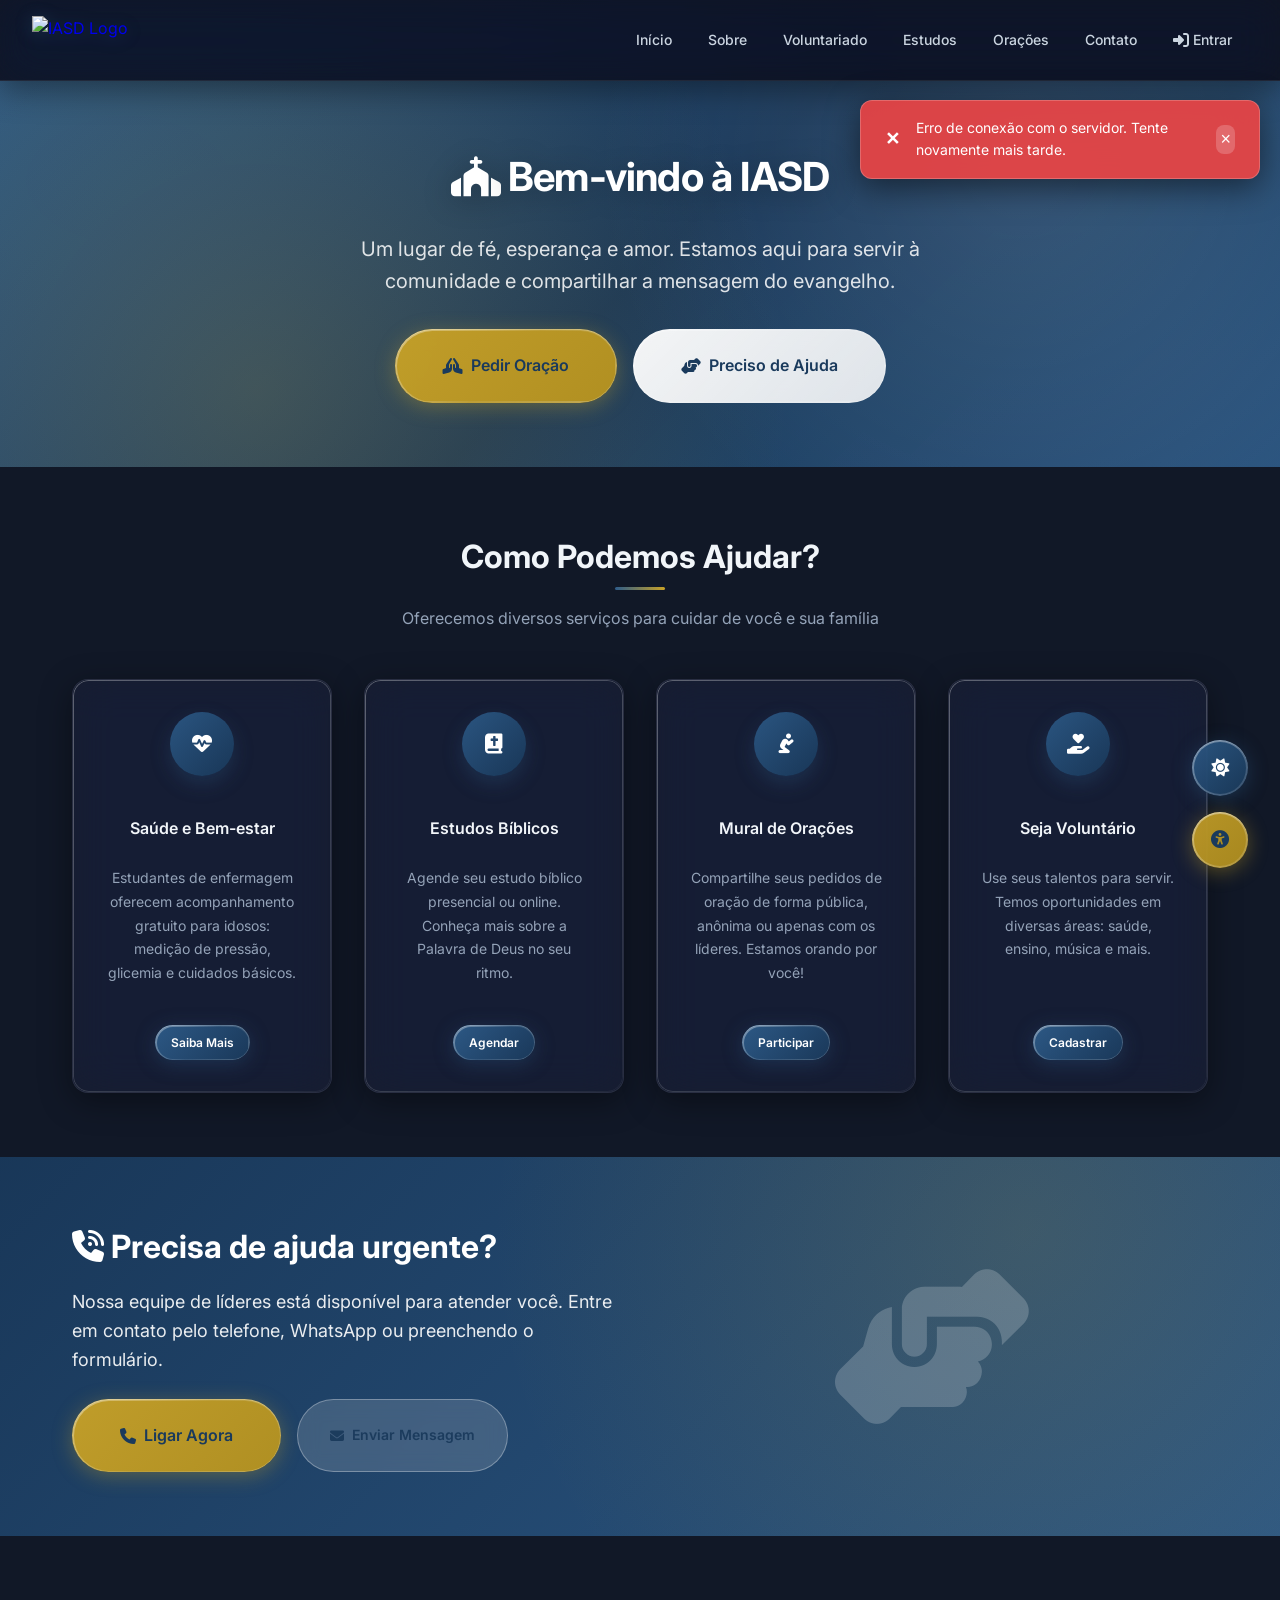
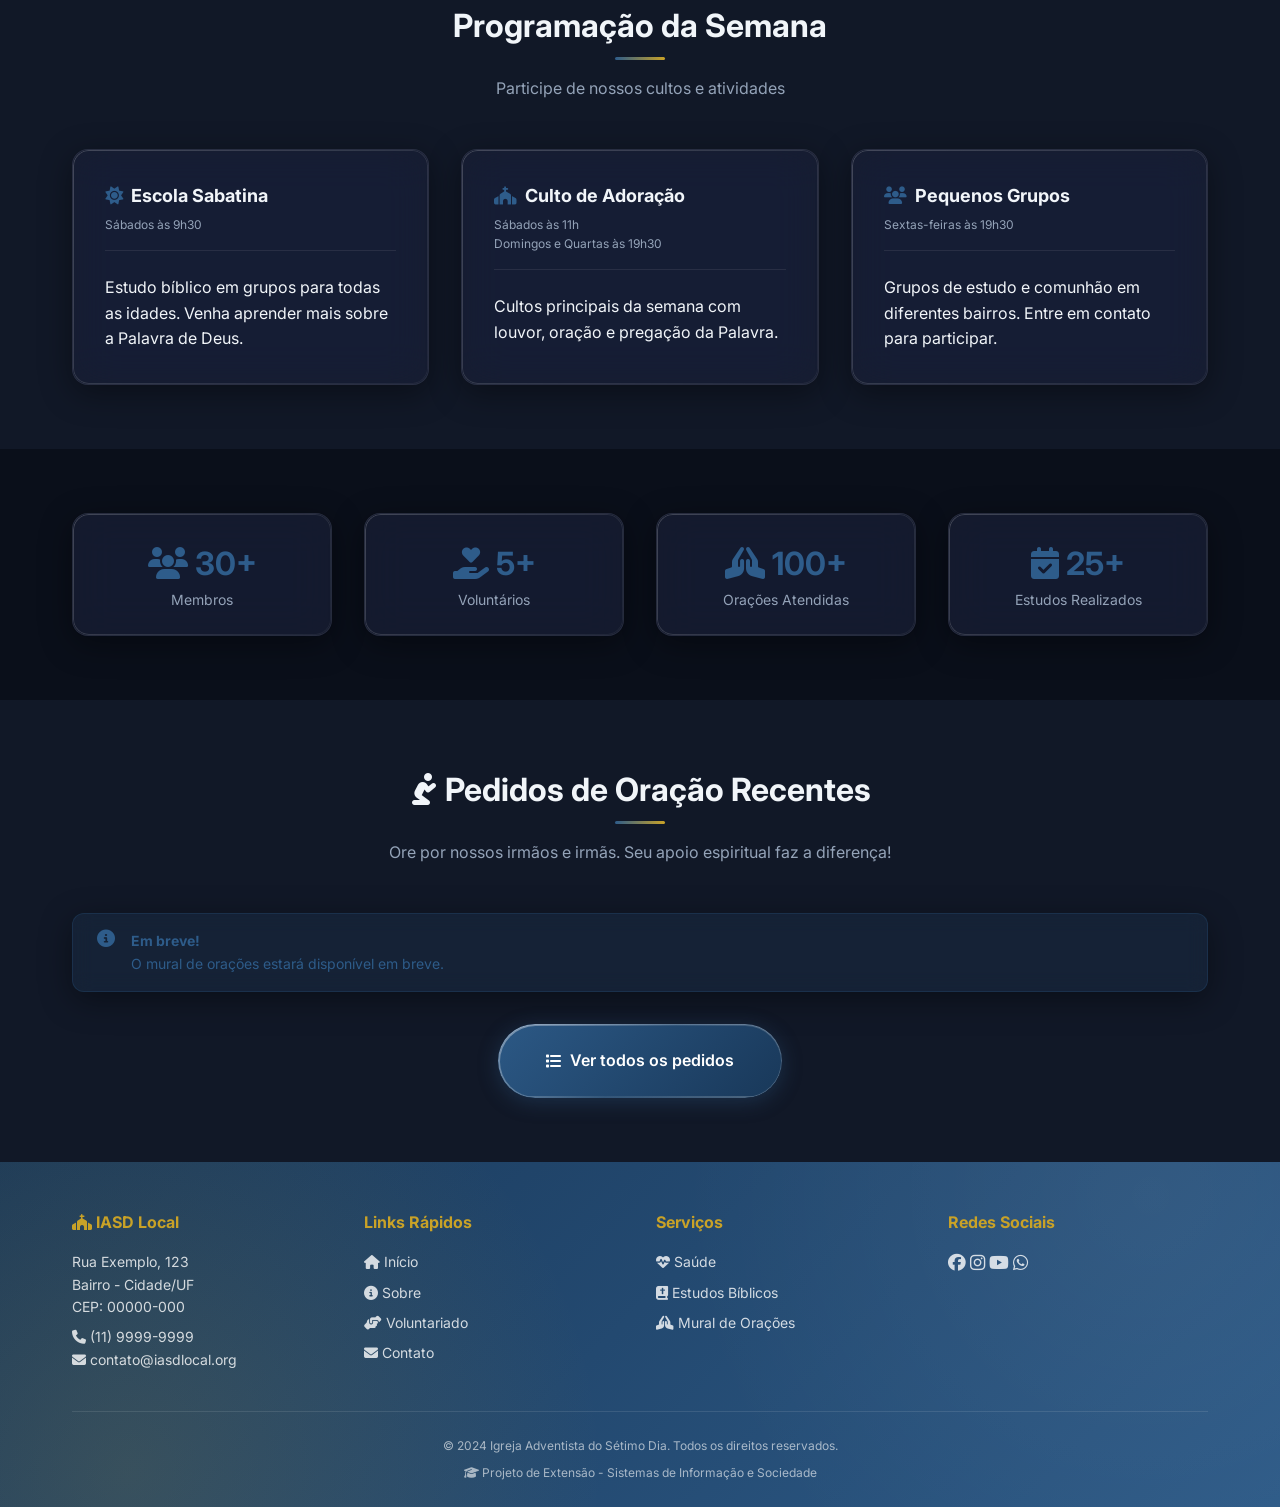
==== commit 09b958c3: "cara eu nao posso ser frontend nao aguento mais" ====
--- a/index.html
+++ b/index.html
@@ -41,7 +41,7 @@
         <div class="navbar-container">
             <a href="index.html" class="navbar-brand">
                 <img src="https://downloads.adventistas.org/pt/wp-content/themes/pa-theme-sedes/assets/sedes/pt/default.svg" alt="IASD Logo" class="navbar-logo" style="height: 48px; width: auto;">
-                <div class="navbar-title">Deus é Fiel<span>Toritama, PE</span></div>
+                <div class="navbar-title"> <span> </span></div>
             </a>
             
             <button class="navbar-toggle" onclick="toggleMenu()"><i class="fas fa-bars"></i></button>
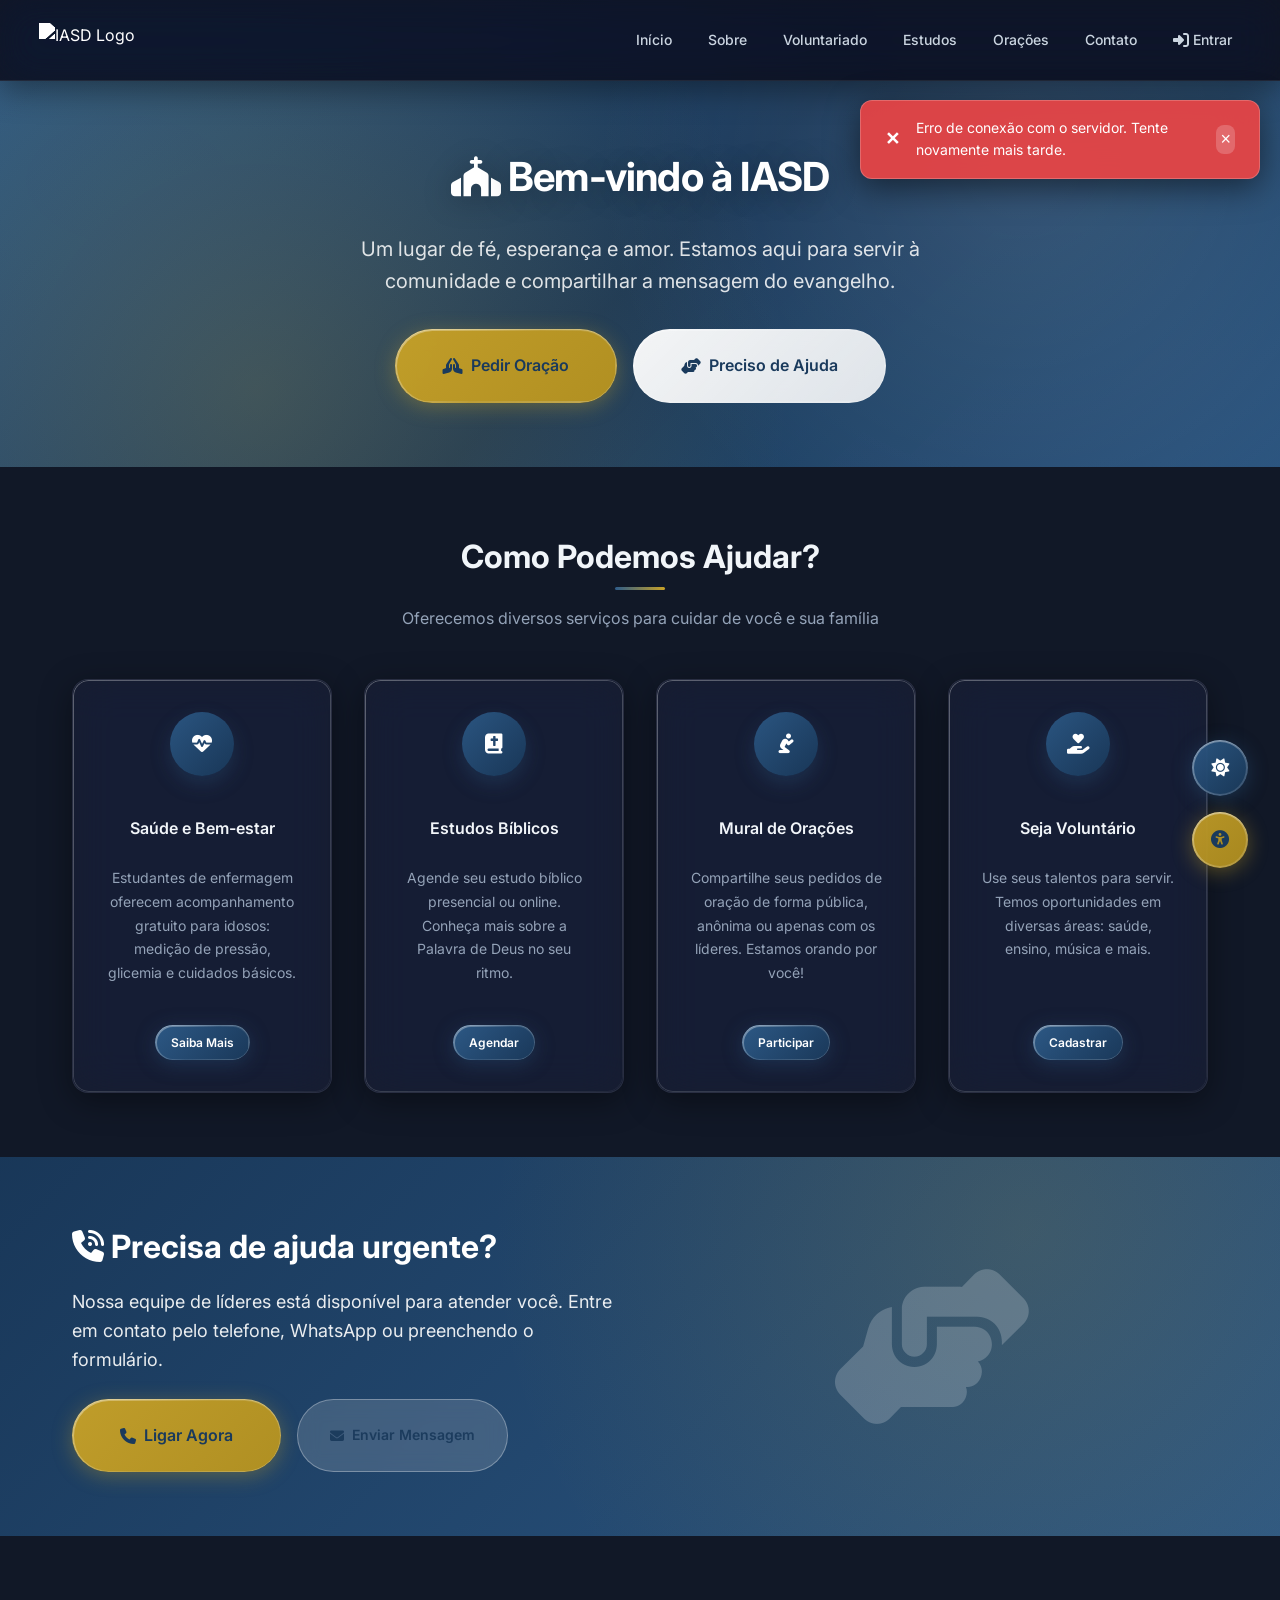
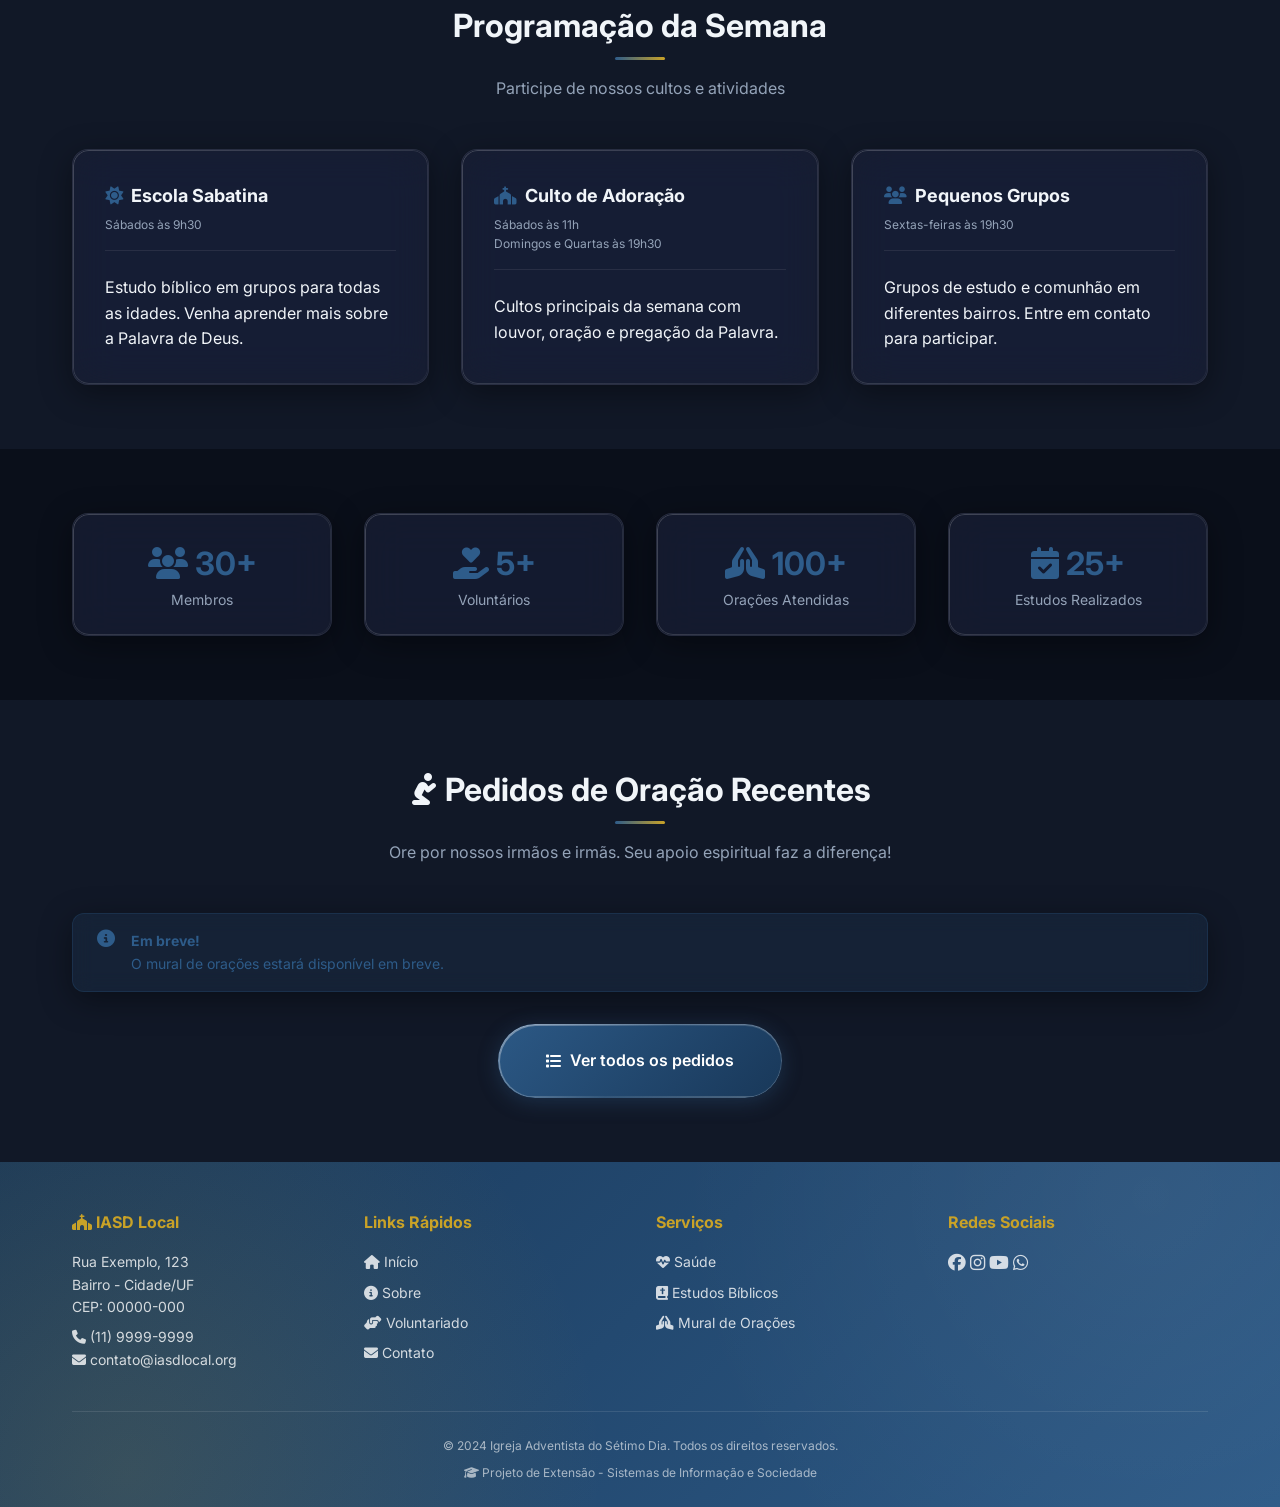
==== commit 67ef6158: "Ajustes finos no design para garantir melhor visibilidade da logo IASD no modo noturno." ====
--- a/index.html
+++ b/index.html
@@ -40,7 +40,7 @@
     <nav class="navbar" role="navigation" aria-label="Navegação principal">
         <div class="navbar-container">
             <a href="index.html" class="navbar-brand">
-                <img src="https://downloads.adventistas.org/pt/wp-content/themes/pa-theme-sedes/assets/sedes/pt/default.svg" alt="IASD Logo" class="navbar-logo" style="height: 48px; width: auto;">
+                <img src="https://downloads.adventistas.org/pt/wp-content/themes/pa-theme-sedes/assets/sedes/pt/default.svg" alt="IASD Logo" class="navbar-logo" style="height: 48px; padding: 7px; width: auto;">
                 <div class="navbar-title"> <span> </span></div>
             </a>
             
--- a/css/style.css
+++ b/css/style.css
@@ -42,7 +42,7 @@
     /* TEMA CLARO - Bordas */
     --border-light: rgba(255, 255, 255, 0.5);
     --border-medium: rgba(255, 255, 255, 0.3);
-    --border-glow: rgba(46, 92, 138, 0.15);
+    --border-glow: rgba(46, 92, 138, 0.005);
     
     /* Glassmorphism */
     --glass-blur: 20px;
@@ -123,6 +123,18 @@
     /* Glassmorphism Dark */
     --glass-shadow: 0 8px 32px rgba(0, 0, 0, 0.4);
     --glass-shadow-strong: 0 8px 32px rgba(0, 0, 0, 0.5);
+}
+
+/* ============================================================
+   LOGO - MODO ESCURO (inverte para branco)
+   ============================================================ */
+
+[data-theme="dark"] .navbar-logo {
+    filter: brightness(0) invert(1);
+}
+
+[data-theme="dark"] .logo-sobre {
+    filter: brightness(0) invert(1);
 }
 
 /* ============================================================
@@ -688,7 +700,7 @@
 
 .section {
     padding: var(--spacing-3xl) 0;
-    position: relative;
+    position: block;
 }
 
 .section-header {
--- a/css/components.css
+++ b/css/components.css
@@ -794,7 +794,6 @@
     width: 24px;
     height: 24px;
     display: flex;
-    align-items: center;
     justify-content: center;
     background: var(--bg-glass);
     border-radius: 50%;
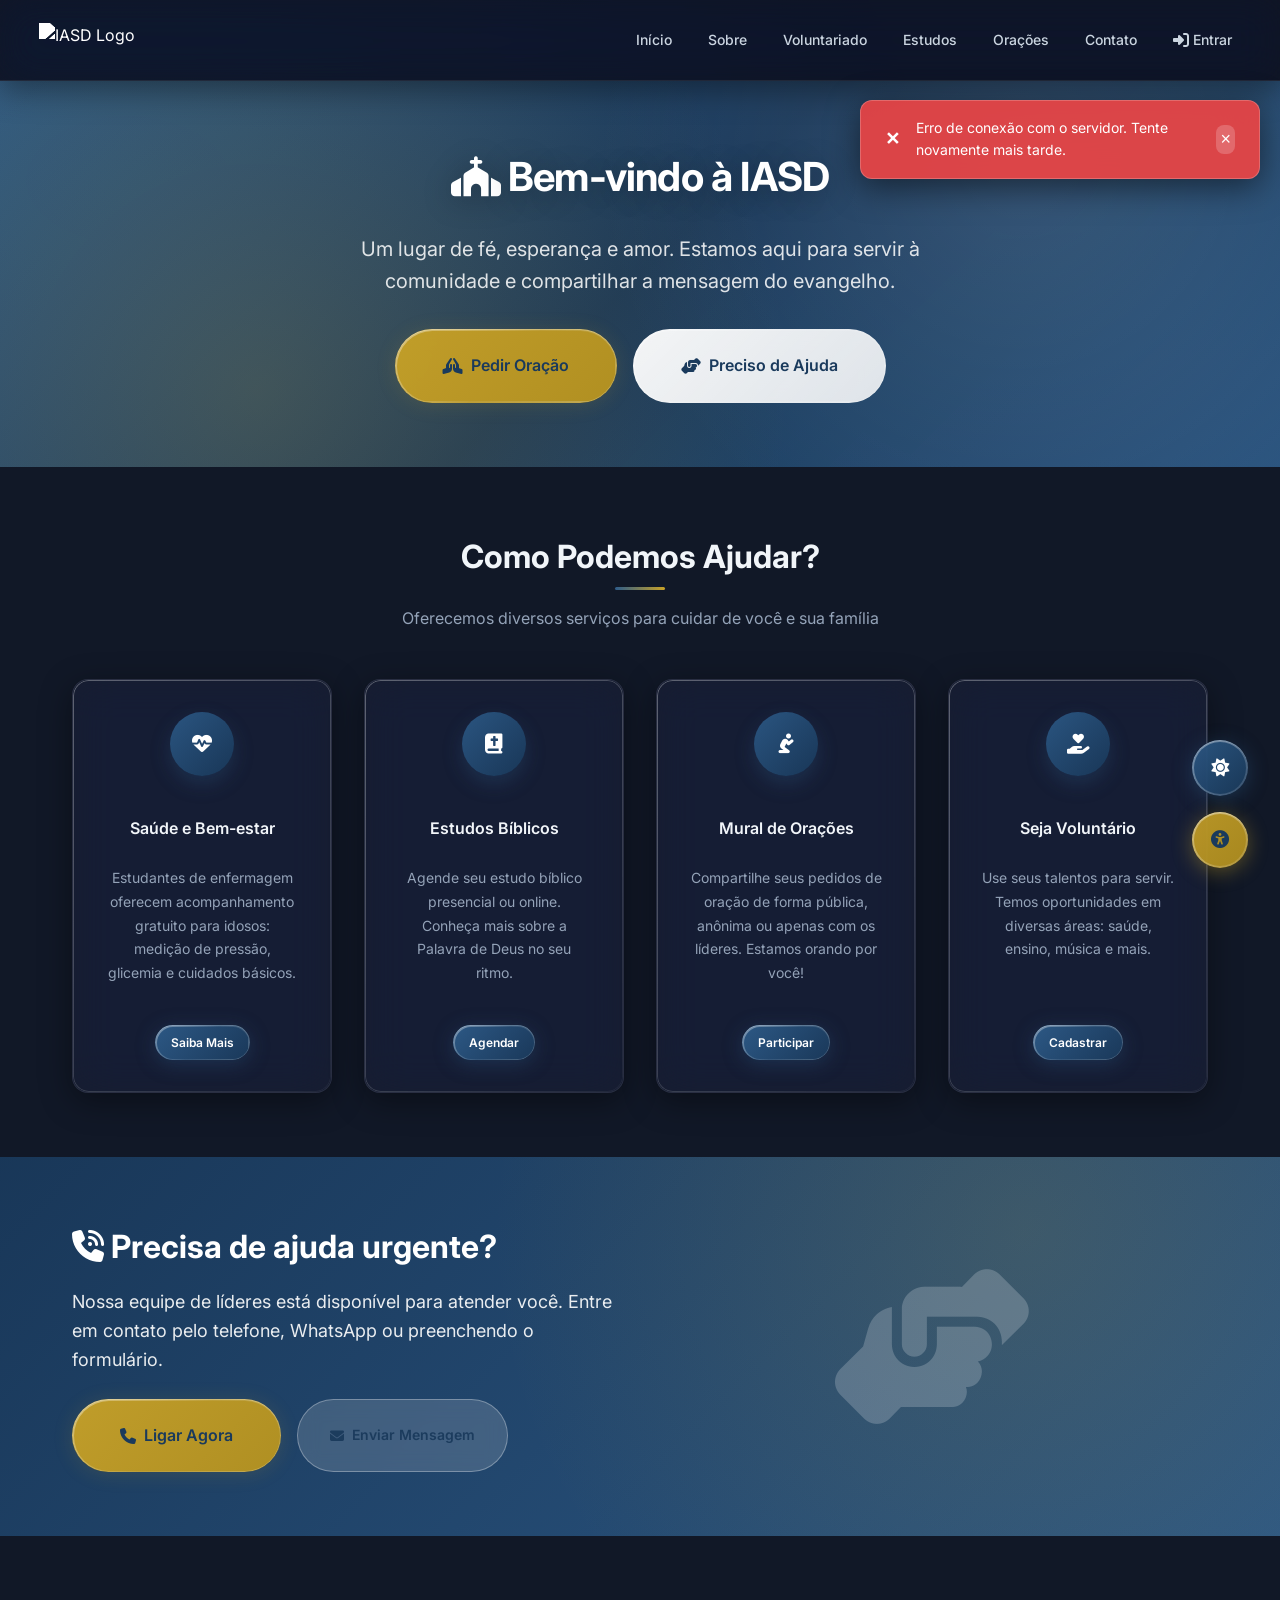
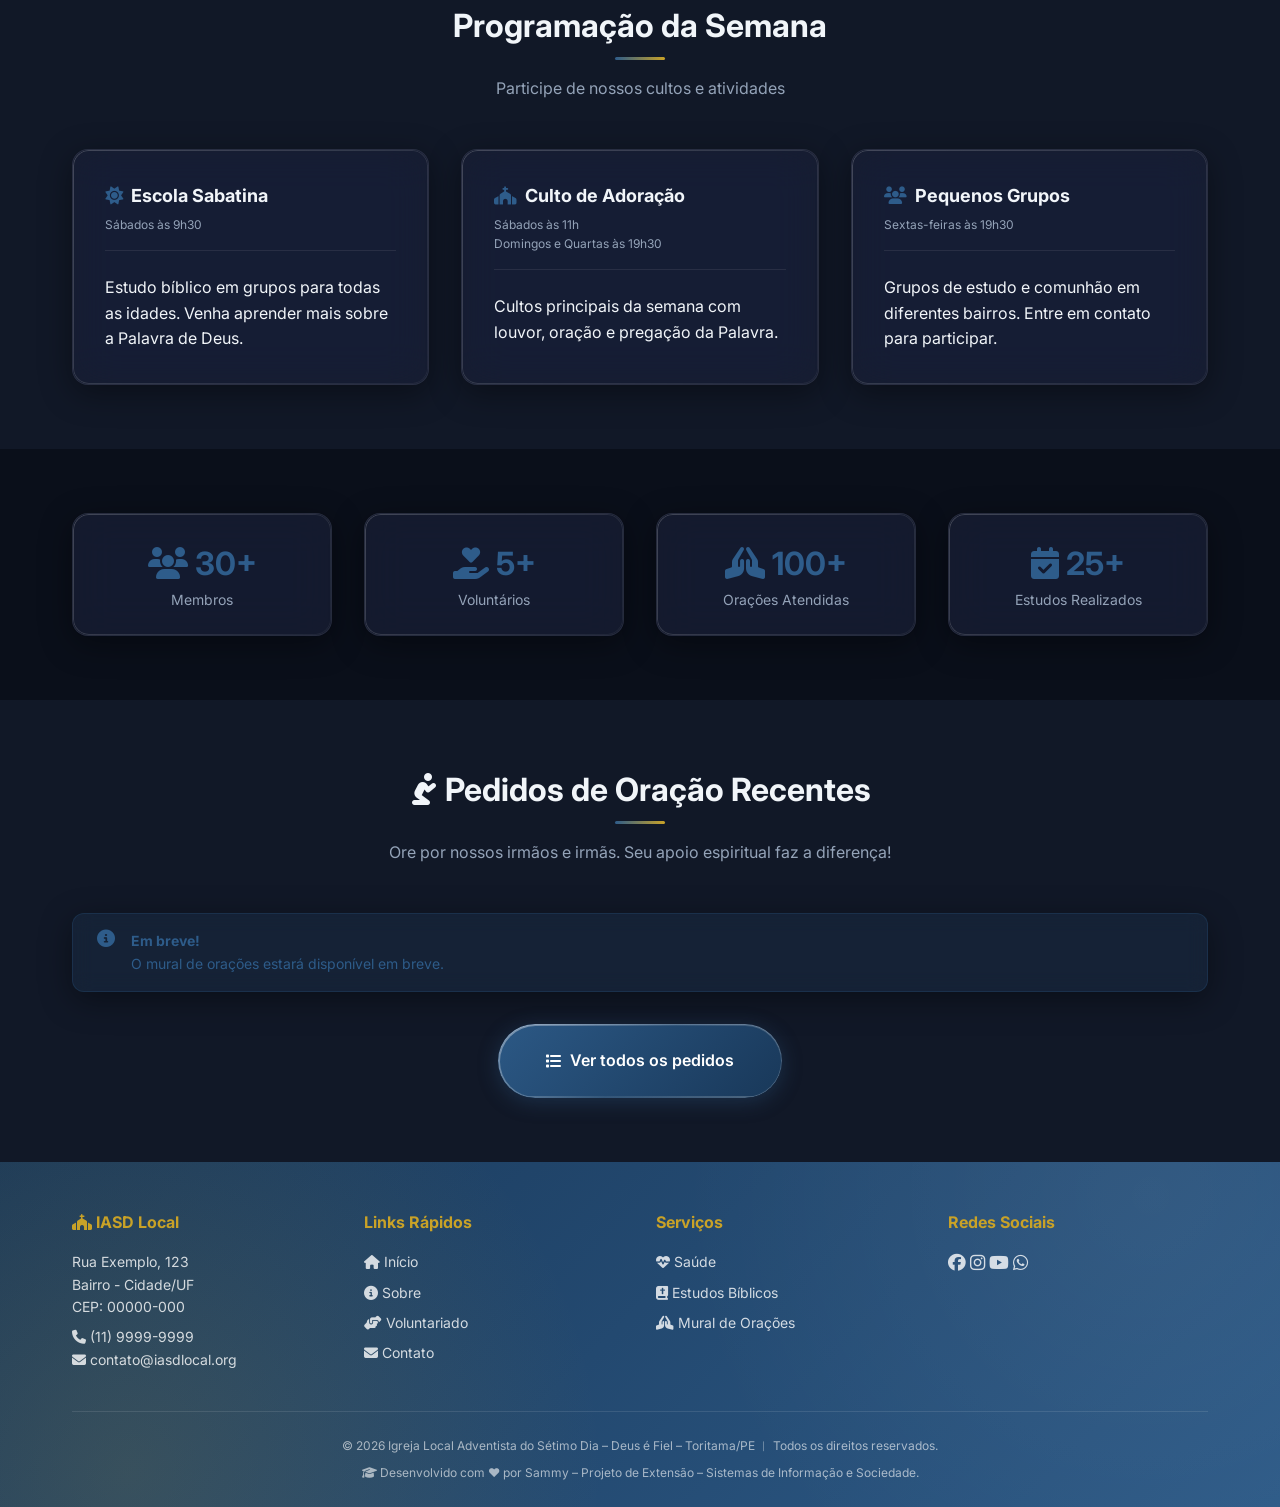
==== commit f326366d: "Correção de estilo e atualização do rodapé" ====
--- a/index.html
+++ b/index.html
@@ -349,11 +349,11 @@
             
             <div class="footer-bottom">
                 <p>
-                    &copy; 2024 Igreja Adventista do Sétimo Dia. Todos os direitos reservados.
+                    &copy; 2026 Igreja Local Adventista do Sétimo Dia – Deus é Fiel – Toritama/PE  ︱  Todos os direitos reservados.
                 </p>
                 <p style="margin-top: var(--spacing-sm);">
                     <i class="fas fa-graduation-cap"></i>
-                    Projeto de Extensão - Sistemas de Informação e Sociedade
+                    Desenvolvido com ♥ por Sammy – Projeto de Extensão – Sistemas de Informação e Sociedade.
                 </p>
             </div>
         </div>
--- a/css/style.css
+++ b/css/style.css
@@ -35,7 +35,7 @@
     
     /* TEMA CLARO - Textos */
     --text-primary: #0F172A;
-    --text-secondary: #334155;
+    --text-secondary: #7c8797;
     --text-muted: #64748B;
     --text-inverse: #FFFFFF;
     
@@ -126,7 +126,7 @@
 }
 
 /* ============================================================
-   LOGO - MODO ESCURO (inverte para branco)
+   2.1. LOGO - MODO ESCURO (inverte para branco)
    ============================================================ */
 
 [data-theme="dark"] .navbar-logo {
@@ -458,6 +458,7 @@
         display: flex;
         align-items: center;
         justify-content: center;
+        transition: all var(--transition-slow);
     }
     
     .navbar-nav {
@@ -476,7 +477,13 @@
     }
     
     .navbar-nav.active {
-        display: flex;
+        display: table-header-group;
+        position: flex;
+        margin-inline: inherit;
+        margin-right: 0px;
+        max-width: fit-content;
+        border-radius: 0 0 0 var(--radius-xl);
+        transition: all var(--transition-fast);
     }
     
     .nav-link {
@@ -648,13 +655,13 @@
         rgba(184, 148, 31, 0.95));
     color: var(--iasd-secondary);
     box-shadow: 
-        0 4px 20px rgba(var(--iasd-accent-rgb), 0.35),
+        0 2px 20px rgba(var(--iasd-accent-rgb), 0.15),
         inset 0 1px 0 rgba(255, 255, 255, 0.3);
 }
 
 .btn-accent:hover {
     box-shadow: 
-        0 8px 30px rgba(var(--iasd-accent-rgb), 0.45),
+        0 8px 30px rgba(var(--iasd-accent-rgb), 0.25),
         inset 0 1px 0 rgba(255, 255, 255, 0.4);
     color: var(--iasd-secondary);
 }
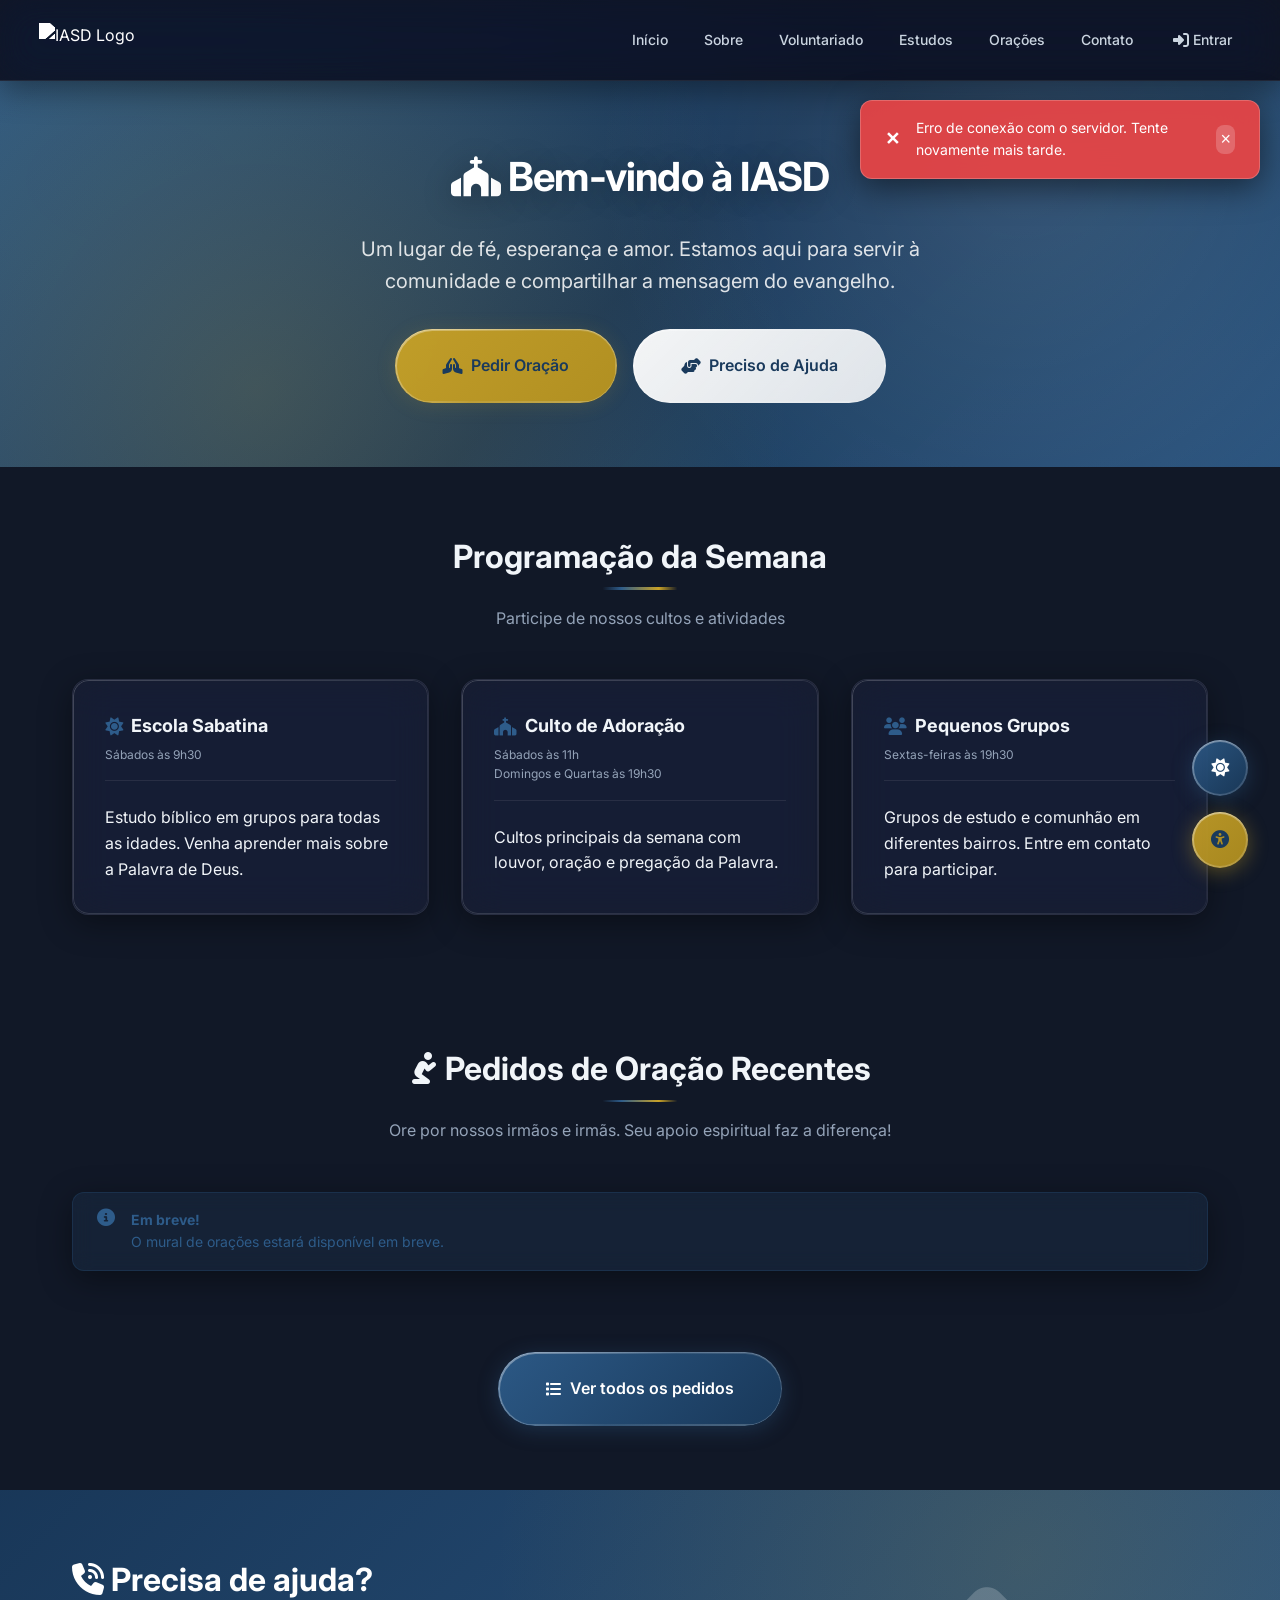
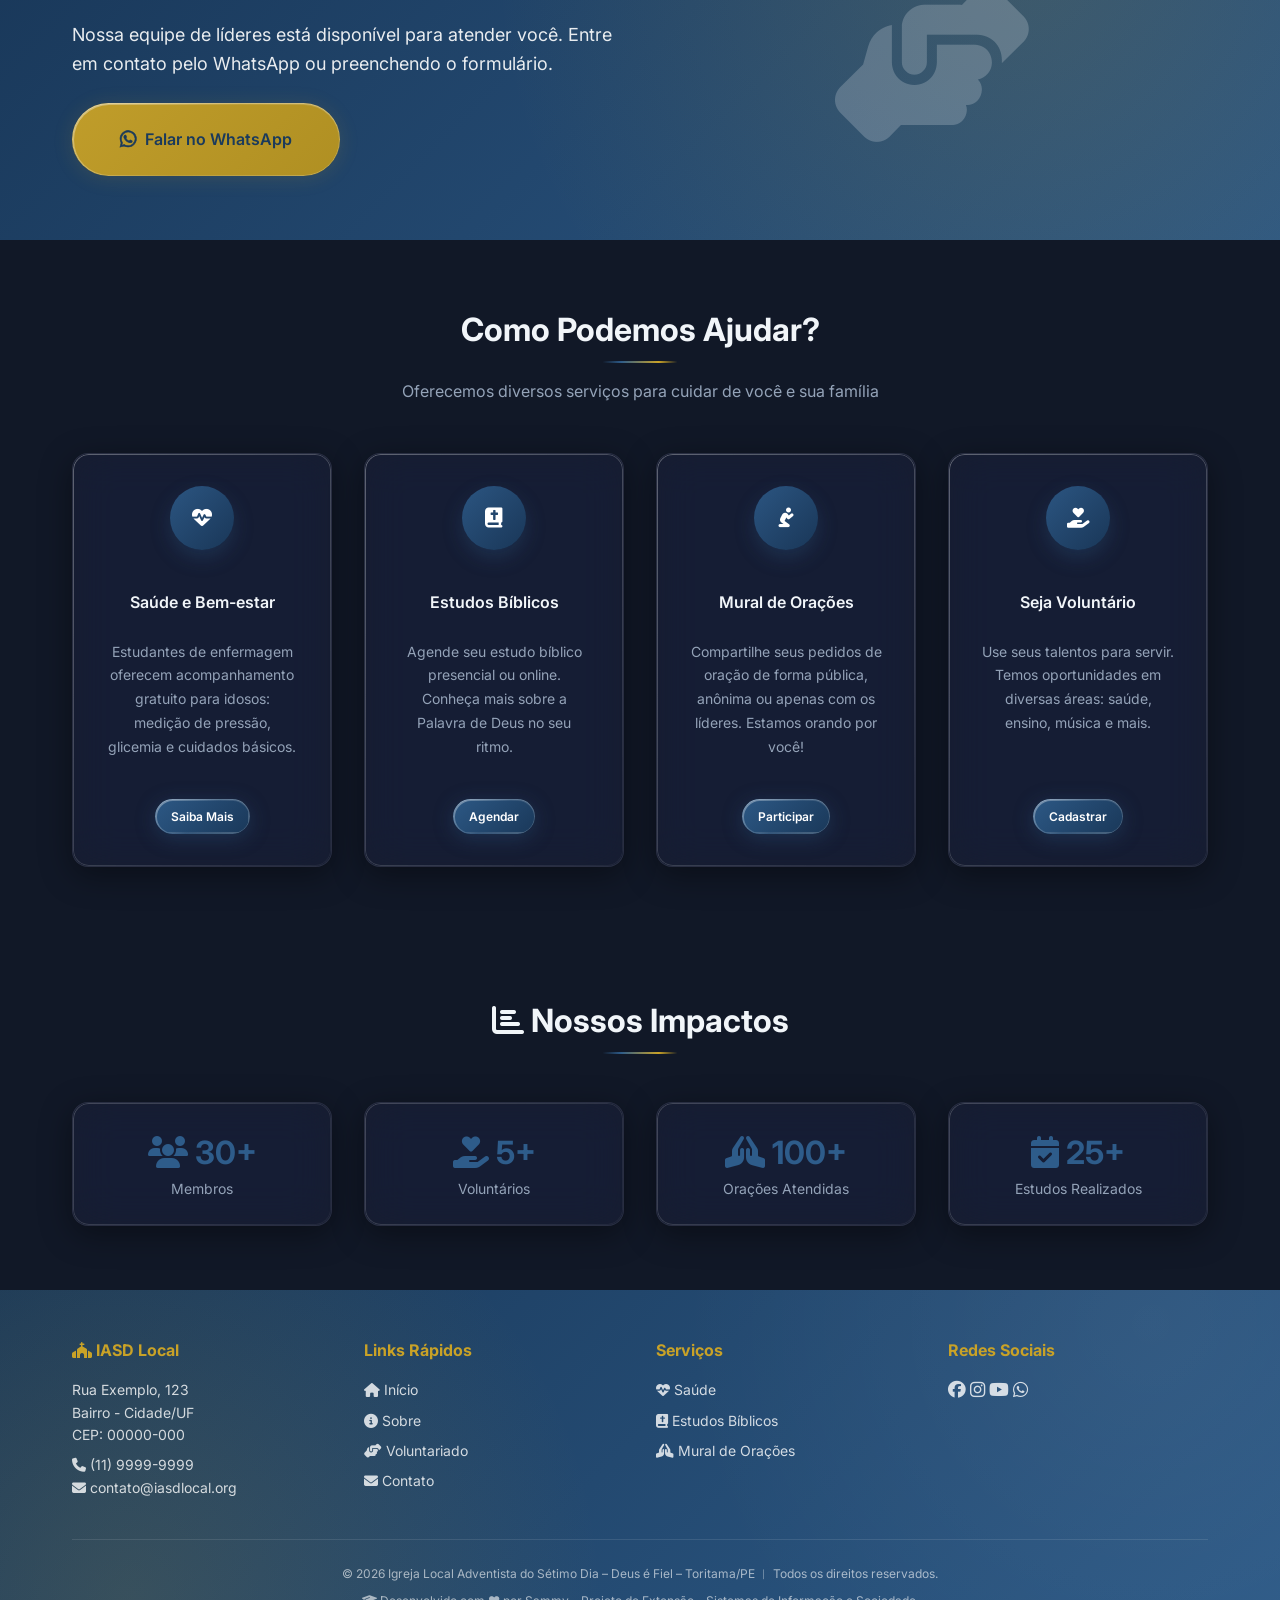
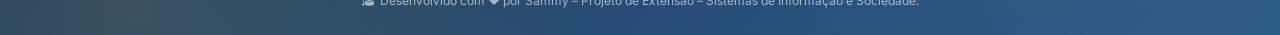
==== commit 5b6818c7: "Ajustes de layout e correção de links" ====
--- a/index.html
+++ b/index.html
@@ -4,7 +4,7 @@
     <meta charset="UTF-8">
     <meta name="viewport" content="width=device-width, initial-scale=1.0">
     <meta name="description" content="Igreja Adventista do Sétimo Dia - Projeto de Extensão Universitária. Serviço à comunidade, voluntariado, estudos bíblicos e mural de orações.">
-    <title>IASD - Boas Vindas | Igreja Adventista do Sétimo Dia</title>
+    <title>IASD - Deus é Fiel</title>
     
     <!-- Favicon -->
     <link rel="icon" type="image/png" href="https://static.wikia.nocookie.net/logopedia/images/7/72/IASD_%281997%29.png">
@@ -52,7 +52,7 @@
                 <li><a href="voluntariado.html" class="nav-link">Voluntariado</a></li>
                 <li><a href="agendamento.html" class="nav-link">Estudos</a></li>
                 <li><a href="oracoes.html" class="nav-link">Orações</a></li>
-                <li><a href="contato.html" class="nav-link">Contato</a></li>
+                <li><a href="contato.html" class="nav-link">Contato</a></li>    <br>
                 <li id="nav-login"><a href="login.html" class="nav-link"><i class="fas fa-sign-in-alt"></i> Entrar</a></li>
                 <li id="nav-user" style="display: none;">
                     <a href="#" class="nav-link" onclick="signOut()"><i class="fas fa-sign-out-alt"></i> Sair</a>
@@ -87,111 +87,7 @@
         </div>
     </header>
 
-    <!-- SEÇÃO DE RECURSOS -->
-    <section class="section section-alt">
-        <div class="container">
-            <div class="section-header">
-                <h2 class="section-title">Como Podemos Ajudar?</h2>
-                <p class="section-subtitle">
-                    Oferecemos diversos serviços para cuidar de você e sua família
-                </p>
-            </div>
-            
-            <div class="grid grid-4">
-                <!-- Card 1: Voluntariado de Saúde -->
-                <div class="feature-card">
-                    <div class="feature-icon">
-                        <i class="fas fa-heartbeat"></i>
-                    </div>
-                    <h3 class="feature-title">Saúde e Bem-estar</h3>
-                    <p class="feature-description">
-                        Estudantes de enfermagem oferecem acompanhamento gratuito 
-                        para idosos: medição de pressão, glicemia e cuidados básicos.
-                    </p>
-                    <a href="voluntariado.html#saude" class="btn btn-primary btn-sm">
-                        Saiba Mais
-                    </a>
-                </div>
-                
-                <!-- Card 2: Estudos Bíblicos -->
-                <div class="feature-card">
-                    <div class="feature-icon">
-                        <i class="fas fa-book-bible"></i>
-                    </div>
-                    <h3 class="feature-title">Estudos Bíblicos</h3>
-                    <p class="feature-description">
-                        Agende seu estudo bíblico presencial ou online. 
-                        Conheça mais sobre a Palavra de Deus no seu ritmo.
-                    </p>
-                    <a href="agendamento.html" class="btn btn-primary btn-sm">
-                        Agendar
-                    </a>
-                </div>
-                
-                <!-- Card 3: Mural de Orações -->
-                <div class="feature-card">
-                    <div class="feature-icon">
-                        <i class="fas fa-pray"></i>
-                    </div>
-                    <h3 class="feature-title">Mural de Orações</h3>
-                    <p class="feature-description">
-                        Compartilhe seus pedidos de oração de forma pública, 
-                        anônima ou apenas com os líderes. Estamos orando por você!
-                    </p>
-                    <a href="oracoes.html" class="btn btn-primary btn-sm">
-                        Participar
-                    </a>
-                </div>
-                
-                <!-- Card 4: Voluntariado -->
-                <div class="feature-card">
-                    <div class="feature-icon">
-                        <i class="fas fa-hand-holding-heart"></i>
-                    </div>
-                    <h3 class="feature-title">Seja Voluntário</h3>
-                    <p class="feature-description">
-                        Use seus talentos para servir. Temos oportunidades 
-                        em diversas áreas: saúde, ensino, música e mais.
-                    </p>
-                    <a href="voluntariado.html#cadastro" class="btn btn-primary btn-sm">
-                        Cadastrar
-                    </a>
-                </div>
-            </div>
-        </div>
-    </section>
-
-    <!-- SEÇÃO DE DESTAQUE: AJUDA RÁPIDA -->
-    <section class="section" style="background: linear-gradient(135deg, rgba(var(--iasd-secondary-rgb), 0.95) 0%, rgba(var(--iasd-primary-rgb), 0.95) 100%); position: relative; overflow: hidden;">
-        <div style="position: absolute; inset: 0; background: radial-gradient(circle at 80% 20%, rgba(var(--iasd-accent-rgb), 0.15) 0%, transparent 50%);"></div>
-        <div class="container" style="position: relative; z-index: 1;">
-            <div class="grid grid-2" style="align-items: center;">
-                <div>
-                    <h2 style="color: white; font-size: var(--font-size-3xl); margin-bottom: var(--spacing-md);">
-                        <i class="fas fa-phone-volume"></i>
-                        Precisa de ajuda urgente?
-                    </h2>
-                    <p style="color: rgba(255,255,255,0.9); font-size: var(--font-size-lg); margin-bottom: var(--spacing-lg);">
-                        Nossa equipe de líderes está disponível para atender você. 
-                        Entre em contato pelo telefone, WhatsApp ou preenchendo o formulário.
-                    </p>
-                    <div style="display: flex; flex-wrap: wrap; gap: var(--spacing-md);">
-                        <a href="tel:+5511999999999" class="btn btn-accent btn-lg">
-                            <i class="fas fa-phone"></i>
-                            Ligar Agora
-                        </a>
-                        <a href="contato.html" class="glass-btn btn-lg" style="color: rgba(var(--iasd-secondary-rgb), 0.95); border-color: rgba(255,255,255,0.3);">
-                            <i class="fas fa-envelope"></i>
-                            Enviar Mensagem
-                        </a>
-                    </div>
-                </div>
-                <div class="text-center">
-                    <i class="fas fa-hands-helping" style="font-size: 10rem; opacity: 0.2; color: white;"></i>
-                </div>
-            </div>
-        </div>
-    </section>
+     
 
     <!-- SEÇÃO: PRÓXIMOS EVENTOS -->
     <section class="section section-alt">
@@ -240,37 +136,7 @@
         </div>
     </section>
 
-    <!-- SEÇÃO: ESTATÍSTICAS -->
-    <section class="section">
-        <div class="container">
-            <div class="grid grid-4 text-center">
-                <div class="card" style="padding: var(--spacing-lg);">
-                    <div style="font-size: var(--font-size-3xl); color: var(--iasd-primary); font-weight: 700;">
-                        <i class="fas fa-users"></i> 30+
-                    </div>
-                    <p style="color: var(--iasd-text-light); font-size: var(--font-size-sm);">Membros</p>
-                </div>
-                <div class="card" style="padding: var(--spacing-lg);">
-                    <div style="font-size: var(--font-size-3xl); color: var(--iasd-primary); font-weight: 700;">
-                        <i class="fas fa-hand-holding-heart"></i> 5+
-                    </div>
-                    <p style="color: var(--iasd-text-light); font-size: var(--font-size-sm);">Voluntários</p>
-                </div>
-                <div class="card" style="padding: var(--spacing-lg);">
-                    <div style="font-size: var(--font-size-3xl); color: var(--iasd-primary); font-weight: 700;">
-                        <i class="fas fa-praying-hands"></i> 100+
-                    </div>
-                    <p style="color: var(--iasd-text-light); font-size: var(--font-size-sm);">Orações Atendidas</p>
-                </div>
-                <div class="card" style="padding: var(--spacing-lg);">
-                    <div style="font-size: var(--font-size-3xl); color: var(--iasd-primary); font-weight: 700;">
-                        <i class="fas fa-calendar-check"></i> 25+
-                    </div>
-                    <p style="color: var(--iasd-text-light); font-size: var(--font-size-sm);">Estudos Realizados</p>
-                </div>
-            </div>
-        </div>
-    </section>
+    
 
     <!-- SEÇÃO: PEDIDOS DE ORAÇÃO RECENTES -->
     <section class="section section-alt">
@@ -291,12 +157,153 @@
                     <p class="spinner-text">Carregando pedidos...</p>
                 </div>
             </div>
-            
+            <br>
             <div class="text-center mt-xl">
                 <a href="oracoes.html" class="btn btn-primary btn-lg">
                     <i class="fas fa-list"></i>
                     Ver todos os pedidos
                 </a>
+            </div>
+        </div>
+    </section>
+
+<!-- SEÇÃO DE DESTAQUE: AJUDA RÁPIDA -->
+    <section class="section" style="background: linear-gradient(135deg, rgba(var(--iasd-secondary-rgb), 0.95) 0%, rgba(var(--iasd-primary-rgb), 0.95) 100%); position: relative; overflow: hidden;">
+        <div style="position: absolute; inset: 0; background: radial-gradient(circle at 80% 20%, rgba(var(--iasd-accent-rgb), 0.15) 0%, transparent 50%);"></div>
+        <div class="container" style="position: relative; z-index: 1;">
+            <div class="grid grid-2" style="align-items: center;">
+                <div>
+                    <h2 style="color: white; font-size: var(--font-size-3xl); margin-bottom: var(--spacing-md);">
+                        <i class="fas fa-phone-volume"></i>
+                        Precisa de ajuda?
+                    </h2>
+                    <p style="color: rgba(255,255,255,0.9); font-size: var(--font-size-lg); margin-bottom: var(--spacing-lg);">
+                        Nossa equipe de líderes está disponível para atender você. 
+                        Entre em contato pelo WhatsApp ou preenchendo o formulário.
+                    </p>
+                    <div style="display: flex; flex-wrap: wrap; gap: var(--spacing-md);">
+                        <a href="https://wa.me/5511999999999" class="btn btn-accent btn-lg">
+                            <i class="fab fa-whatsapp" style="-webkit-text-stroke: 0.5px currentColor; font-size: 1.2rem; vertical-align: middle;"></i> Falar no WhatsApp
+                        </a>
+                    </div>
+                </div>
+                <div class="text-center">
+                    <i class="fas fa-hands-helping" style="font-size: 10rem; opacity: 0.2; color: white;"></i>
+                </div>
+            </div>
+        </div>
+    </section>
+
+
+  <!-- SEÇÃO DE RECURSOS -->
+    <section class="section section-alt">
+        <div class="container">
+            <div class="section-header">
+                <h2 class="section-title">Como Podemos Ajudar?</h2>
+                <p class="section-subtitle">
+                    Oferecemos diversos serviços para cuidar de você e sua família
+                </p>
+            </div>
+            
+            <div class="grid grid-4">
+                <!-- Card 1: Voluntariado de Saúde -->
+                <div class="feature-card">
+                    <div class="feature-icon">
+                        <i class="fas fa-heartbeat"></i>
+                    </div>
+                    <h3 class="feature-title">Saúde e Bem-estar</h3>
+                    <p class="feature-description">
+                        Estudantes de enfermagem oferecem acompanhamento gratuito 
+                        para idosos: medição de pressão, glicemia e cuidados básicos.
+                    </p>
+                    <a href="voluntariado.html#saude" class="btn btn-primary btn-sm">
+                        Saiba Mais
+                    </a>
+                </div>
+                
+                <!-- Card 2: Estudos Bíblicos -->
+                <div class="feature-card">
+                    <div class="feature-icon">
+                        <i class="fas fa-book-bible"></i>
+                    </div>
+                    <h3 class="feature-title">Estudos Bíblicos</h3>
+                    <p class="feature-description">
+                        Agende seu estudo bíblico presencial ou online. 
+                        Conheça mais sobre a Palavra de Deus no seu ritmo.
+                    </p>
+                    <a href="agendamento.html" class="btn btn-primary btn-sm">
+                        Agendar
+                    </a>
+                </div>
+                
+                <!-- Card 3: Mural de Orações -->
+                <div class="feature-card">
+                    <div class="feature-icon">
+                        <i class="fas fa-pray"></i>
+                    </div>
+                    <h3 class="feature-title">Mural de Orações</h3>
+                    <p class="feature-description">
+                        Compartilhe seus pedidos de oração de forma pública, 
+                        anônima ou apenas com os líderes. Estamos orando por você!
+                    </p>
+                    <a href="oracoes.html" class="btn btn-primary btn-sm">
+                        Participar
+                    </a>
+                </div>
+                
+                <!-- Card 4: Voluntariado -->
+                <div class="feature-card">
+                    <div class="feature-icon">
+                        <i class="fas fa-hand-holding-heart"></i>
+                    </div>
+                    <h3 class="feature-title">Seja Voluntário</h3>
+                    <p class="feature-description">
+                        Use seus talentos para servir. Temos oportunidades 
+                        em diversas áreas: saúde, ensino, música e mais.
+                    </p>
+                    <a href="voluntariado.html#cadastro" class="btn btn-primary btn-sm">
+                        Cadastrar
+                    </a>
+                </div>
+            </div>
+        </div>
+    </section>
+
+    <!-- SEÇÃO: ESTATÍSTICAS -->
+    
+    <section class="section section-alt">
+        <div class="container">
+            <div class="grid grid-4 text-center">
+                <h2 class="section-title" style="grid-column: span 4; margin-bottom: var(--spacing-lg);">
+                    <i class="fas fa-chart-bar"></i>
+                    Nossos Impactos
+                </h2>
+
+                
+                <div class="card" style="padding: var(--spacing-lg);">
+                    <div style="font-size: var(--font-size-3xl); color: var(--iasd-primary); font-weight: 700;">
+                        <i class="fas fa-users"></i> 30+
+                    </div>
+                    <p style="color: var(--iasd-text-light); font-size: var(--font-size-sm);">Membros</p>
+                </div>
+                <div class="card" style="padding: var(--spacing-lg);">
+                    <div style="font-size: var(--font-size-3xl); color: var(--iasd-primary); font-weight: 700;">
+                        <i class="fas fa-hand-holding-heart"></i> 5+
+                    </div>
+                    <p style="color: var(--iasd-text-light); font-size: var(--font-size-sm);">Voluntários</p>
+                </div>
+                <div class="card" style="padding: var(--spacing-lg);">
+                    <div style="font-size: var(--font-size-3xl); color: var(--iasd-primary); font-weight: 700;">
+                        <i class="fas fa-praying-hands"></i> 100+
+                    </div>
+                    <p style="color: var(--iasd-text-light); font-size: var(--font-size-sm);">Orações Atendidas</p>
+                </div>
+                <div class="card" style="padding: var(--spacing-lg);">
+                    <div style="font-size: var(--font-size-3xl); color: var(--iasd-primary); font-weight: 700;">
+                        <i class="fas fa-calendar-check"></i> 25+
+                    </div>
+                    <p style="color: var(--iasd-text-light); font-size: var(--font-size-sm);">Estudos Realizados</p>
+                </div>
             </div>
         </div>
     </section>
@@ -361,6 +368,11 @@
 
     <!-- SCRIPTS -->
     <script src="js/supabase-client.js"></script>
+    
+    <script>
+    window.si = window.si || function () { (window.siq = window.siq || []).push(arguments); };
+    </script>
+
     <script>
         // ============================================================
         // MODO NOTURNO AUTOMÁTICO - RECIFE, PE
--- a/css/style.css
+++ b/css/style.css
@@ -729,9 +729,9 @@
     bottom: -8px;
     left: 50%;
     transform: translateX(-50%);
-    width: 50px;
-    height: 3px;
-    background: linear-gradient(90deg, var(--iasd-primary), var(--iasd-accent));
+    width: 75px;
+    height: 2.5px;
+    background: linear-gradient(90deg, transparent 0%, var(--iasd-primary) 25%, var(--iasd-accent) 75%, transparent 100%);
     border-radius: var(--radius-full);
 }
 
@@ -1380,4 +1380,24 @@
 .iasd-text-light,
 [style*="--iasd-text-light"] {
     color: var(--text-muted);
+}
+
+/* ============================================================
+   CORREÇÃO DE BLOQUEIO DE CLIQUES (POINTER EVENTS)
+   ============================================================ */
+.feature-card::before, 
+.feature-card::after,
+.card::before,
+.card::after,
+.btn::before,
+.btn::after {
+    pointer-events: none;
+}
+
+.feature-card a, 
+.feature-card button,
+.card a,
+.card button {
+    position: relative;
+    z-index: 10;
 }
--- a/css/components.css
+++ b/css/components.css
@@ -526,7 +526,8 @@
     top: 0;
     bottom: 0;
     width: 2px;
-    background: linear-gradient(180deg, var(--iasd-primary), var(--iasd-accent));
+    /* o gradiente agora começa invisível (0%), ganha cor (15% a 85%) e some no final (100%) */
+    background: linear-gradient(180deg, transparent 0%, var(--iasd-primary) 15%, var(--iasd-accent) 85%, transparent 100%);
     border-radius: var(--radius-full);
 }
 
@@ -539,7 +540,7 @@
     content: '';
     position: absolute;
     left: -24px;
-    top: 4px;
+    top: 40%;
     width: 12px;
     height: 12px;
     border-radius: 50%;
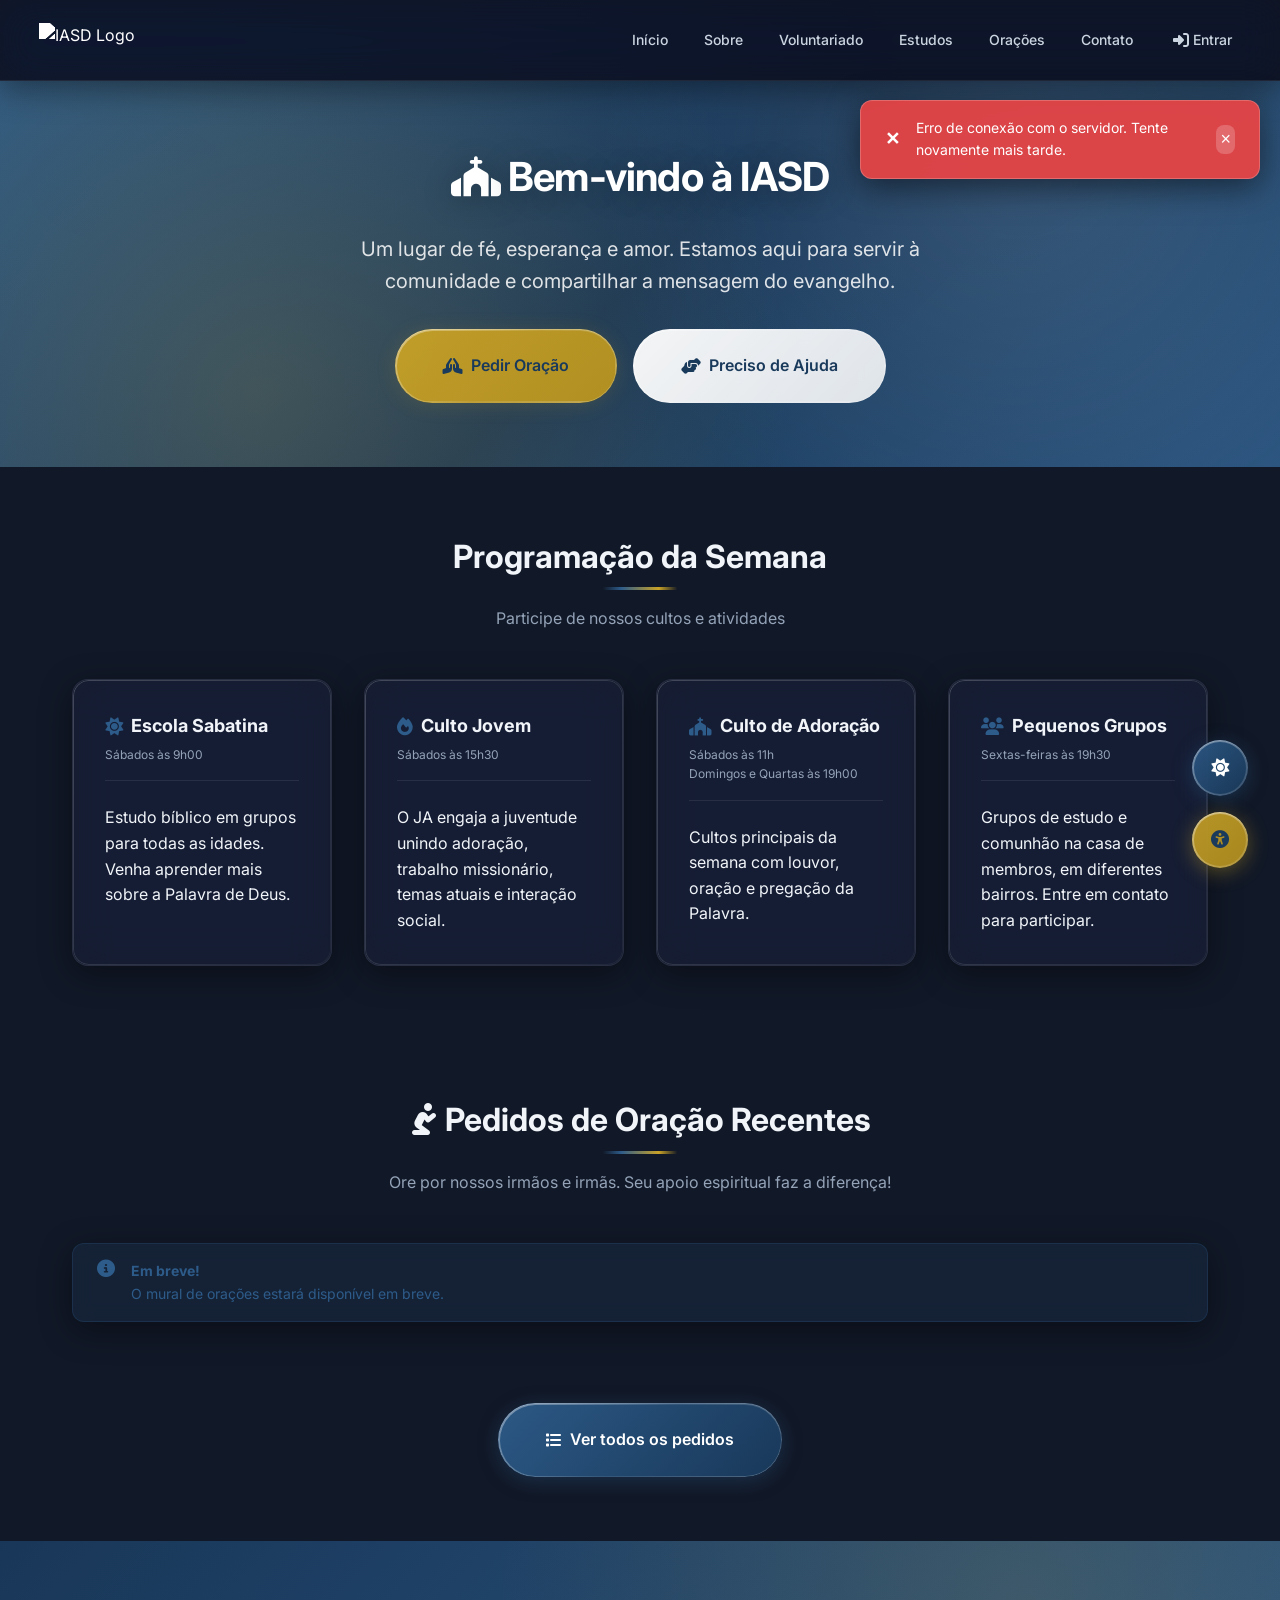
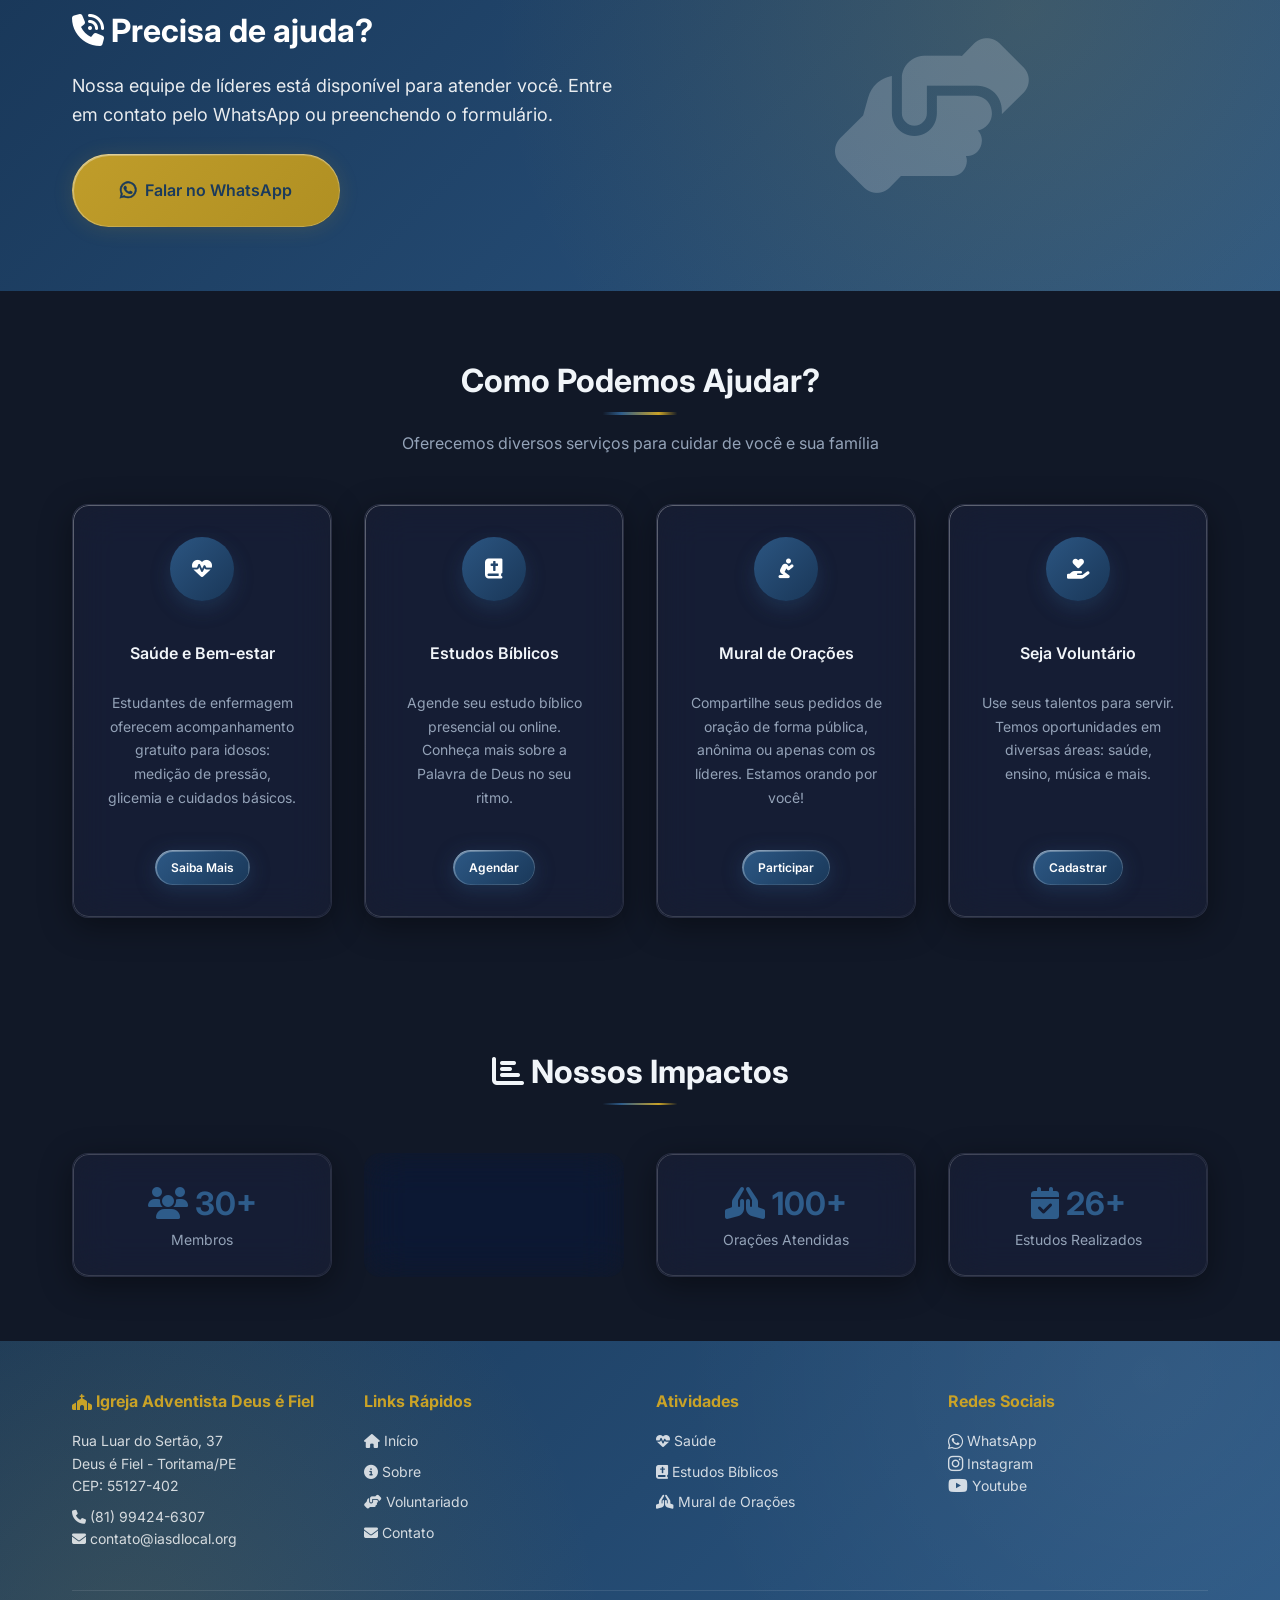
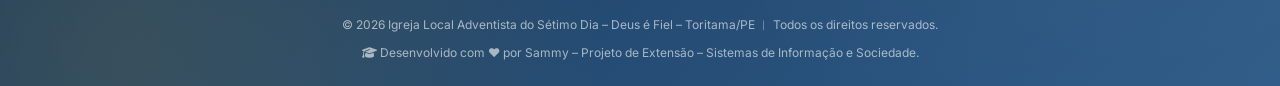
==== commit 51a8a8e5: "<>" ====
--- a/index.html
+++ b/index.html
@@ -99,16 +99,27 @@
                 </p>
             </div>
             
-            <div class="grid grid-3">
+            <div class="grid grid-4">
                 <div class="card">
                     <div class="card-header">
                         <h3 class="card-title">
                             <i class="fas fa-sun text-primary"></i>
                             Escola Sabatina
                         </h3>
-                        <p class="card-subtitle">Sábados às 9h30</p>
+                        <p class="card-subtitle">Sábados às 9h00</p>
                     </div>
                     <p>Estudo bíblico em grupos para todas as idades. Venha aprender mais sobre a Palavra de Deus.</p>
+                </div>
+
+                <div class="card">
+                    <div class="card-header">
+                        <h3 class="card-title">
+                            <i class="fas fa-fire text-primary"></i>
+                             Culto Jovem
+                        </h3>
+                        <p class="card-subtitle">Sábados às 15h30</p>
+                    </div>
+                    <p>O JA engaja a juventude unindo adoração, trabalho missionário, temas atuais e interação social.</p>
                 </div>
                 
                 <div class="card">
@@ -117,7 +128,7 @@
                             <i class="fas fa-church text-primary"></i>
                             Culto de Adoração
                         </h3>
-                        <p class="card-subtitle">Sábados às 11h <br>Domingos e Quartas às 19h30</p>
+                        <p class="card-subtitle">Sábados às 11h <br>Domingos e Quartas às 19h00</p>
                     </div>
                     <p>Cultos principais da semana com louvor, oração e pregação da Palavra.</p>
                 </div>
@@ -130,7 +141,7 @@
                         </h3>
                         <p class="card-subtitle">Sextas-feiras às 19h30</p>
                     </div>
-                    <p>Grupos de estudo e comunhão em diferentes bairros. Entre em contato para participar.</p>
+                    <p>Grupos de estudo e comunhão na casa de membros, em diferentes bairros. Entre em contato para participar.</p>
                 </div>
             </div>
         </div>
@@ -182,7 +193,7 @@
                         Entre em contato pelo WhatsApp ou preenchendo o formulário.
                     </p>
                     <div style="display: flex; flex-wrap: wrap; gap: var(--spacing-md);">
-                        <a href="https://wa.me/5511999999999" class="btn btn-accent btn-lg">
+                        <a href="https://wa.me/5581994246307" class="btn btn-accent btn-lg">
                             <i class="fab fa-whatsapp" style="-webkit-text-stroke: 0.5px currentColor; font-size: 1.2rem; vertical-align: middle;"></i> Falar no WhatsApp
                         </a>
                     </div>
@@ -288,7 +299,7 @@
                 </div>
                 <div class="card" style="padding: var(--spacing-lg);">
                     <div style="font-size: var(--font-size-3xl); color: var(--iasd-primary); font-weight: 700;">
-                        <i class="fas fa-hand-holding-heart"></i> 5+
+                        <i class="fas fa-hand-holding-heart"></i> 6+
                     </div>
                     <p style="color: var(--iasd-text-light); font-size: var(--font-size-sm);">Voluntários</p>
                 </div>
@@ -300,7 +311,7 @@
                 </div>
                 <div class="card" style="padding: var(--spacing-lg);">
                     <div style="font-size: var(--font-size-3xl); color: var(--iasd-primary); font-weight: 700;">
-                        <i class="fas fa-calendar-check"></i> 25+
+                        <i class="fas fa-calendar-check"></i> 26+
                     </div>
                     <p style="color: var(--iasd-text-light); font-size: var(--font-size-sm);">Estudos Realizados</p>
                 </div>
@@ -315,15 +326,15 @@
                 <div class="footer-section">
                     <h4>
                         <i class="fas fa-church"></i>
-                        IASD Local
+                        Igreja Adventista Deus é Fiel
                     </h4>
                     <p>
-                        Rua Exemplo, 123<br>
-                        Bairro - Cidade/UF<br>
-                        CEP: 00000-000
+                        Rua Luar do Sertão, 37<br>
+                        Deus é Fiel - Toritama/PE<br>
+                        CEP: 55127-402
                     </p>
                     <p>
-                        <i class="fas fa-phone"></i> (11) 9999-9999<br>
+                        <i class="fas fa-phone"></i> (81) 99424-6307<br>
                         <i class="fas fa-envelope"></i> contato@iasdlocal.org
                     </p>
                 </div>
@@ -337,7 +348,7 @@
                 </div>
                 
                 <div class="footer-section">
-                    <h4>Serviços</h4>
+                    <h4>Atividades</h4>
                     <p><a href="voluntariado.html#saude"><i class="fas fa-heartbeat"></i> Saúde</a></p>
                     <p><a href="agendamento.html"><i class="fas fa-book-bible"></i> Estudos Bíblicos</a></p>
                     <p><a href="oracoes.html"><i class="fas fa-praying-hands"></i> Mural de Orações</a></p>
@@ -346,10 +357,9 @@
                 <div class="footer-section">
                     <h4>Redes Sociais</h4>
                     <p>
-                        <a href="#" aria-label="Facebook"><i class="fab fa-facebook fa-lg"></i></a>
-                        <a href="#" aria-label="Instagram"><i class="fab fa-instagram fa-lg"></i></a>
-                        <a href="#" aria-label="YouTube"><i class="fab fa-youtube fa-lg"></i></a>
-                        <a href="#" aria-label="WhatsApp"><i class="fab fa-whatsapp fa-lg"></i></a>
+                        <a href="https://wa.me/+5581994246307" aria-label="WhatsApp"><i class="fab fa-whatsapp fa-lg"></i> WhatsApp</a><br>
+                        <a href="https://www.instagram.com/iasddeusefiel/" aria-label="Instagram"><i class="fab fa-instagram fa-lg"></i> Instagram</a><br>
+                        <a href="https://www.youtube.com/@adventistasbrasil" aria-label="YouTube"><i class="fab fa-youtube fa-lg"></i> Youtube</a>
                     </p>
                 </div>
             </div>
